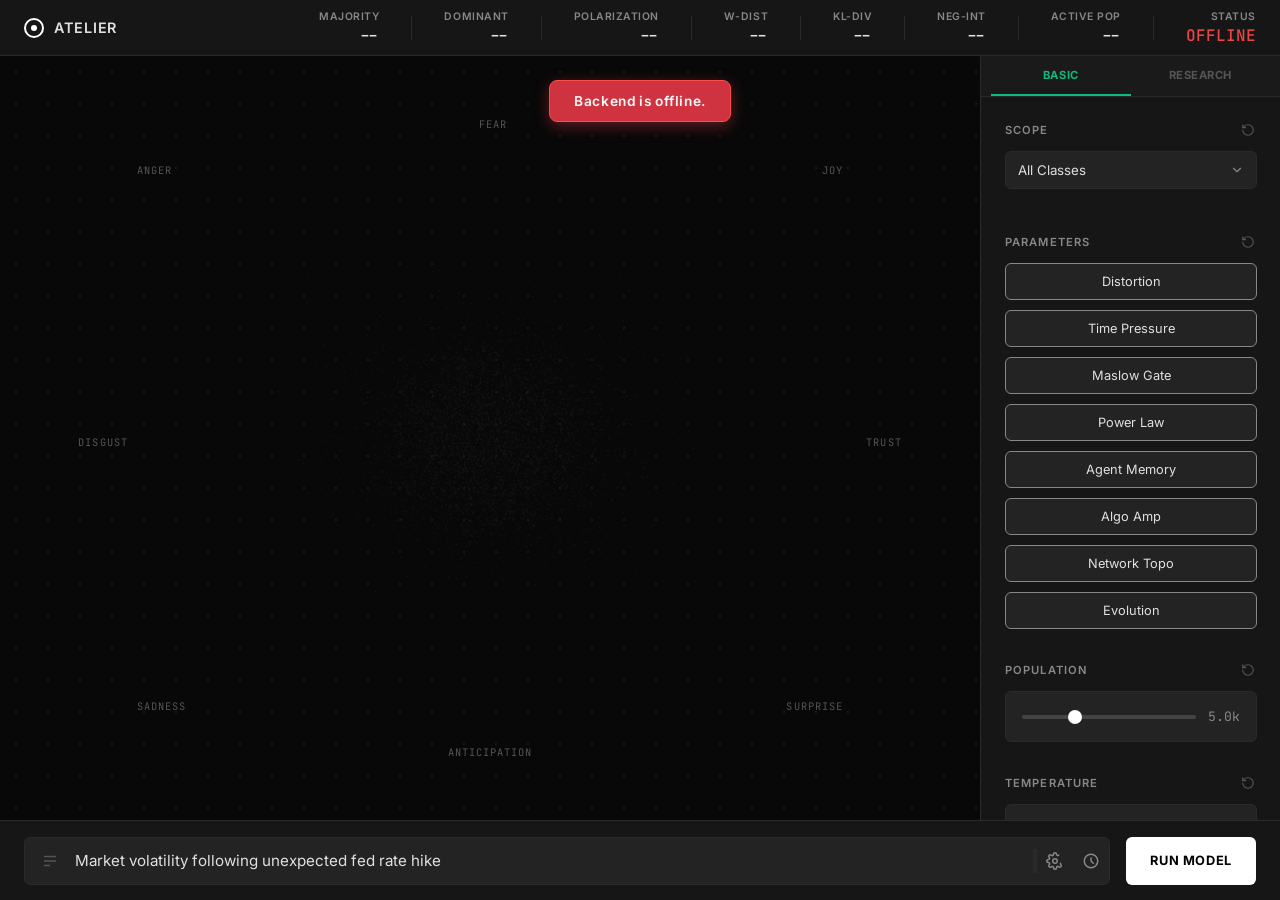
==== frontend/index.html @ 95fb7f20 "test+relevant_changes" ====
<!doctype html>
<html lang="en">
    <head>
        <meta charset="UTF-8" />
        <meta name="viewport" content="width=device-width, initial-scale=1.0" />
        <title>ATELIER</title>
        <link rel="stylesheet" href="style.css" />
        <link
            href="https://fonts.googleapis.com/css2?family=Inter:wght@400;500;600&family=JetBrains+Mono:wght@400;500&display=swap"
            rel="stylesheet"
        />
    </head>
    <body>
        <div id="toast-container" class="toast-container"></div>
        <!-- TOP TELEMETRY BAR -->
        <header class="telemetry-bar">
            <!-- LEFT: BRAND -->
            <div class="brand">
                <div class="brand-icon">
                    <div class="icon-inner"></div>
                </div>
                <span>ATELIER</span>
            </div>

            <!-- RIGHT: METRICS + GEAR -->
            <div class="telemetry-right">
                <div class="metrics-ticker">
                    <div
                        class="metric" tabindex="0"
                        data-tooltip="The raw majority emotion across the entire population, unweighted by influence."
                    >
                        <span class="label">MAJORITY</span>
                        <span class="value" id="val-majority">--</span>
                    </div>
                    <div class="separator"></div>
                    <div
                        class="metric" tabindex="0"
                        data-tooltip="The most influential emotion, weighted by agent influence and outrage contagion."
                    >
                        <span class="label">DOMINANT</span>
                        <span class="value" id="val-sentiment">--</span>
                    </div>
                    <div class="separator"></div>
                    <div
                        class="metric" tabindex="0"
                        data-tooltip="Measures societal fragmentation. High values indicate strong emotional disagreement among agents; low values indicate consensus."
                    >
                        <span class="label">POLARIZATION</span>
                        <span class="value" id="val-polarization">--</span>
                    </div>
                    <div class="separator"></div>
                    <div
                        class="metric" tabindex="0"
                        data-tooltip="Wasserstein Distance from standard AI sentiment baseline. Higher values suggest deviation from normal."
                    >
                        <span class="label">W-DIST</span>
                        <span class="value" id="val-divergence">--</span>
                    </div>
                    <div class="separator"></div>
                    <div
                        class="metric" tabindex="0"
                        data-tooltip="KL Divergence from standard AI baseline. Measures information difference."
                    >
                        <span class="label">KL-DIV</span>
                        <span class="value" id="val-kl-divergence">--</span>
                    </div>
                    <div class="separator"></div>
                    <div
                        class="metric" tabindex="0"
                        data-tooltip="Area under the curve for negative emotional valence over time (stewing)."
                    >
                        <span class="label">NEG-INT</span>
                        <span class="value" id="val-negative-integral">--</span>
                    </div>
                    <div class="separator"></div>
                    <div
                        class="metric" tabindex="0"
                        data-tooltip="Percentage of the population actively engaging with and reacting to the event."
                    >
                        <span class="label">ACTIVE POP</span>
                        <span class="value" id="val-active-pop">--</span>
                    </div>
                    <div class="separator"></div>
                    <div class="metric" tabindex="0">
                        <span class="label">STATUS</span>
                        <span class="value" id="sys-status">--</span>
                    </div>
                </div>
            </div>
        </header>

        <div class="app-body">
            <!-- EXPLAINABILITY OVERLAY -->
            <div id="explainability-panel" class="explainability-panel hidden">
                <div class="explainability-header">
                    <div class="explainability-title">REASONING TRACES</div>
                    <button id="close-explainability" class="close-btn" aria-label="Close explainability">&times;</button>
                </div>
                <div class="explainability-content">
                    <div class="explain-section">
                        <h4>WORLD MODEL REASONING</h4>
                        <p id="ex-reasoning">--</p>
                    </div>
                    <div class="explain-section">
                        <h4>COGNITIVE DRIVERS</h4>
                        <p id="ex-cognitive">--</p>
                    </div>
                    <div class="explain-section">
                        <h4>DETECTED BIASES</h4>
                        <div id="ex-biases" class="bias-tags-container">--</div>
                    </div>
                    <div class="explain-section">
                        <h4>THE SHIFT</h4>
                        <p id="ex-shift-story">--</p>
                    </div>
                    <div class="explain-section">
                        <h4>VIRAL DYNAMICS</h4>
                        <p id="ex-viral">--</p>
                    </div>
                    <div class="explain-section">
                        <h4>TUG OF WAR</h4>
                        <p id="ex-tug-of-war">--</p>
                    </div>
                    <div class="explain-section">
                        <h4>SOCIETAL STRUCTURE</h4>
                        <p id="ex-structure">--</p>
                    </div>
                    <div class="explain-section">
                        <h4>LONG-TERM IMPACT</h4>
                        <p id="ex-stewing-impact">--</p>
                    </div>
                    <div class="explain-section">
                        <h4>ENDOGENOUS EVENTS</h4>
                        <p id="ex-endogenous-events">--</p>
                    </div>
                    <div class="explain-section">
                        <h4>DEMOGRAPHICS</h4>
                        <div id="ex-demographics" class="demo-list">--</div>
                    </div>
                </div>
            </div>

            <!-- MAIN VISUALIZATION LAYER -->
            <main class="canvas-wrapper">
                <div class="grid-background"></div>

                <div class="axis-label axis-joy">JOY</div>
                <div class="axis-label axis-trust">TRUST</div>
                <div class="axis-label axis-fear">FEAR</div>
                <div class="axis-label axis-surprise">SURPRISE</div>
                <div class="axis-label axis-sadness">SADNESS</div>
                <div class="axis-label axis-disgust">DISGUST</div>
                <div class="axis-label axis-anger">ANGER</div>
                <div class="axis-label axis-anticipation">ANTICIPATION</div>

                <canvas id="agent-canvas" aria-label="Agent state visualization"></canvas>
            </main>

            <!-- RETRACTABLE SIDEBAR -->
            <aside class="sidebar" id="config-sidebar">
                <div class="sidebar-tabs">
                    <button class="tab-btn active" id="tab-basic">BASIC</button>
                    <button class="tab-btn" id="tab-researcher">
                        RESEARCH
                    </button>
                </div>
                <div class="sidebar-content" id="sidebar-basic">
                    <div class="config-section">
                        <div class="section-header">
                            <label class="section-title" tabindex="0" data-tooltip="Set the class of agents to observe.">SCOPE</label>
                            <button class="reset-section-btn" onclick="resetSection(this)" data-tooltip="Reset section" aria-label="Reset Defaults">
                                <svg width="14" height="14" viewBox="0 0 24 24" fill="none" stroke="currentColor" stroke-width="2" stroke-linecap="round" stroke-linejoin="round">
                                    <path d="M3 12a9 9 0 1 0 9-9 9.75 9.75 0 0 0-6.74 2.74L3 8"/>
                                    <path d="M3 3v5h5"/>
                                </svg>
                            </button>
                        </div>
                        <div class="select-wrapper">
                            <select id="filter-class">
                                <option value="All" selected>All Classes</option>
                                <option value="Underclass">Underclass</option>
                                <option value="Working Class">
                                    Working Class
                                </option>
                                <option value="Middle Class">
                                    Middle Class
                                </option>
                                <option value="Upper Middle">
                                    Upper Middle
                                </option>
                                <option value="Elite">Elite</option>
                            </select>
                        </div>
                    </div>

                    <div class="config-section">
                        <div class="section-header">
                            <label class="section-title" tabindex="0" data-tooltip="Toggle core simulation mechanisms.">PARAMETERS</label>
                            <button class="reset-section-btn" onclick="resetSection(this)" data-tooltip="Reset section" aria-label="Reset Defaults">
                                <svg width="14" height="14" viewBox="0 0 24 24" fill="none" stroke="currentColor" stroke-width="2" stroke-linecap="round" stroke-linejoin="round">
                                    <path d="M3 12a9 9 0 1 0 9-9 9.75 9.75 0 0 0-6.74 2.74L3 8"/>
                                    <path d="M3 3v5h5"/>
                                </svg>
                            </button>
                        </div>
                        <div class="toggle-grid">
                            <button
                                class="toggle-btn active"
                                id="tog-distortion"
                                onclick="this.classList.toggle('active')"
                                data-tooltip="Enable signal distortion (Telephone Game / Entropy)"
                            >
                                Distortion
                            </button>
                            <button
                                class="toggle-btn active"
                                id="tog-pressure"
                                onclick="this.classList.toggle('active')"
                                data-tooltip="Enable time pressure (Cognitive Tunneling / Urgency)"
                            >
                                Time Pressure
                            </button>
                            <button
                                class="toggle-btn active"
                                id="tog-maslow"
                                onclick="this.classList.toggle('active')"
                                data-tooltip="Enable Maslow gating (Survival Override / Fear Gating)"
                            >
                                Maslow Gate
                            </button>
                            <button
                                class="toggle-btn active"
                                id="tog-power-law"
                                onclick="this.classList.toggle('active')"
                                data-tooltip="Enable power law influence (Weighted Aggregation / Pareto Distribution)"
                            >
                                Power Law
                            </button>
                            <button
                                class="toggle-btn active"
                                id="tog-memory"
                                onclick="this.classList.toggle('active')"
                                data-tooltip="Enable agent memory (Fatigue and Trigger Stacking)"
                            >
                                Agent Memory
                            </button>
                            <button
                                class="toggle-btn active"
                                id="tog-algo-amp"
                                onclick="this.classList.toggle('active')"
                                data-tooltip="Enable Algorithmic Amplification (2-pass filter bubble)"
                            >
                                Algo Amp
                            </button>
                            <button
                                class="toggle-btn active"
                                id="tog-network"
                                onclick="this.classList.toggle('active')"
                                data-tooltip="Enable Network Topology (Echo Chambers & Influencers)"
                            >
                                Network Topo
                            </button>
                            <button
                                class="toggle-btn active"
                                id="tog-evolution"
                                onclick="this.classList.toggle('active')"
                                data-tooltip="Enable long-term societal evolution"
                            >
                                Evolution
                            </button>
                        </div>
                    </div>

                    <div class="config-section">
                        <div class="section-header">
                            <label class="section-title" tabindex="0" for="param-count" data-tooltip="Total number of agents simulated in the population.">POPULATION</label>
                            <button class="reset-section-btn" onclick="resetSection(this)" data-tooltip="Reset section" aria-label="Reset Defaults">
                                <svg width="14" height="14" viewBox="0 0 24 24" fill="none" stroke="currentColor" stroke-width="2" stroke-linecap="round" stroke-linejoin="round">
                                    <path d="M3 12a9 9 0 1 0 9-9 9.75 9.75 0 0 0-6.74 2.74L3 8"/>
                                    <path d="M3 3v5h5"/>
                                </svg>
                            </button>
                        </div>
                        <div class="range-wrapper">
                            <input
                                type="range"
                                id="param-count"
                                min="1000"
                                max="15000"
                                step="1000"
                                value="5000"
                            />
                            <span class="range-val" id="disp-count">5.0k</span>
                        </div>
                    </div>

                    <div class="config-section">
                        <div class="section-header">
                            <label
                            class="section-title" tabindex="0"
                            for="param-temp"
                            data-tooltip="Controls the mutation rate. Higher values increase randomness in agent personalities and beliefs, creating more outliers."
                            >TEMPERATURE</label
                        >
                            <button class="reset-section-btn" onclick="resetSection(this)" data-tooltip="Reset section" aria-label="Reset Defaults">
                                <svg width="14" height="14" viewBox="0 0 24 24" fill="none" stroke="currentColor" stroke-width="2" stroke-linecap="round" stroke-linejoin="round">
                                    <path d="M3 12a9 9 0 1 0 9-9 9.75 9.75 0 0 0-6.74 2.74L3 8"/>
                                    <path d="M3 3v5h5"/>
                                </svg>
                            </button>
                        </div>
                        <div class="range-wrapper">
                            <input
                                type="range"
                                id="param-temp"
                                min="0"
                                max="1.0"
                                step="0.1"
                                value="0.7"
                            />
                            <span class="range-val" id="disp-temp">0.7</span>
                        </div>
                    </div>

                    <div class="config-section">
                        <label class="section-title" tabindex="0" data-tooltip="Manage parallel simulation runs for comparison.">BATCH MATRIX</label>
                        <div id="batch-container" class="batch-list">
                            <!-- Run Profiles will be injected here -->
                        </div>
                        <button
                            id="btn-add-run"
                            class="action-btn-outline action-btn-add-run"
                        >
                            + ADD EXPERIMENT
                        </button>
                    </div>
                </div>

                <div class="sidebar-content hidden" id="sidebar-researcher">
                    <div class="config-section">
                        <div class="section-header">
                            <label
                            class="section-title" tabindex="0"
                            data-tooltip="Controls the sharpness of emotions. Lower values mean more pronounced dominant emotions."
                            >EMOTION TEMP</label
                        >
                            <button class="reset-section-btn" onclick="resetSection(this)" data-tooltip="Reset section" aria-label="Reset Defaults">
                                <svg width="14" height="14" viewBox="0 0 24 24" fill="none" stroke="currentColor" stroke-width="2" stroke-linecap="round" stroke-linejoin="round">
                                    <path d="M3 12a9 9 0 1 0 9-9 9.75 9.75 0 0 0-6.74 2.74L3 8"/>
                                    <path d="M3 3v5h5"/>
                                </svg>
                            </button>
                        </div>
                        <div class="range-wrapper">
                            <input
                                type="range"
                                id="param-emotion-temp"
                                min="0.01"
                                max="1.0"
                                step="0.01"
                                value="0.2"
                            />
                            <span class="range-val" id="disp-emotion-temp"
                                >0.2</span
                            >
                        </div>
                    </div>

                    <div class="config-section">
                        <div class="section-header">
                            <label
                            class="section-title" tabindex="0"
                            data-tooltip="Panic threshold. If safety falls below this, FEAR is triggered."
                            >PANIC THRESHOLD</label
                        >
                            <button class="reset-section-btn" onclick="resetSection(this)" data-tooltip="Reset section" aria-label="Reset Defaults">
                                <svg width="14" height="14" viewBox="0 0 24 24" fill="none" stroke="currentColor" stroke-width="2" stroke-linecap="round" stroke-linejoin="round">
                                    <path d="M3 12a9 9 0 1 0 9-9 9.75 9.75 0 0 0-6.74 2.74L3 8"/>
                                    <path d="M3 3v5h5"/>
                                </svg>
                            </button>
                        </div>
                        <div class="range-wrapper">
                            <input
                                type="range"
                                id="param-panic-thresh"
                                min="-3.0"
                                max="0.0"
                                step="0.1"
                                value="-1.2"
                            />
                            <span class="range-val" id="disp-panic-thresh"
                                >-1.2</span
                            >
                        </div>
                    </div>

                    <div class="config-section">
                        <div class="section-header">
                            <label class="section-title" tabindex="0" data-tooltip="Parameters governing how agents perceive and process information.">COGNITIVE ENGINE</label>
                            <button class="reset-section-btn" onclick="resetSection(this)" data-tooltip="Reset section" aria-label="Reset Defaults">
                                <svg width="14" height="14" viewBox="0 0 24 24" fill="none" stroke="currentColor" stroke-width="2" stroke-linecap="round" stroke-linejoin="round">
                                    <path d="M3 12a9 9 0 1 0 9-9 9.75 9.75 0 0 0-6.74 2.74L3 8"/>
                                    <path d="M3 3v5h5"/>
                                </svg>
                            </button>
                        </div>
                        <div class="sidebar-grid">
                            <div class="sidebar-field">
                                <label data-tooltip="Interaction strength between different world dimensions.">Cross Dim</label
                                ><input
                                    type="number"
                                    id="res-cross-dim"
                                    step="0.1"
                                    value="0.3"
                                    class="sidebar-input"
                                />
                            </div>
                            <div class="sidebar-field">
                                <label data-tooltip="Threat sensitivity multiplier for perception.">Threat Sens</label
                                ><input
                                    type="number"
                                    id="res-threat-sens"
                                    step="0.1"
                                    value="1.5"
                                    class="sidebar-input"
                                />
                            </div>
                        </div>
                        <div class="sidebar-grid">
                            <div class="sidebar-field">
                                <label data-tooltip="Processing speed/gain factor in processing functions.">K Process</label
                                ><input
                                    type="number"
                                    id="res-k-process"
                                    step="0.1"
                                    value="1.5"
                                    class="sidebar-input"
                                />
                            </div>
                            <div class="sidebar-field">
                                <label data-tooltip="Weight of importance in relevance calculation.">Rel Imp Wt</label
                                ><input
                                    type="number"
                                    id="res-rel-imp"
                                    step="0.1"
                                    value="0.7"
                                    class="sidebar-input"
                                />
                            </div>
                        </div>
                        <div class="sidebar-grid">
                            <div class="sidebar-field">
                                <label data-tooltip="Base weight in relevance calculation.">Rel Base Wt</label
                                ><input
                                    type="number"
                                    id="res-rel-base"
                                    step="0.1"
                                    value="0.3"
                                    class="sidebar-input"
                                />
                            </div>
                            <div class="sidebar-field">
                                <label data-tooltip="Amplification factor for identified threats.">Threat Amp</label
                                ><input
                                    type="number"
                                    id="res-threat-amp"
                                    step="0.1"
                                    value="1.5"
                                    class="sidebar-input"
                                />
                            </div>
                        </div>
                    </div>
                    <div class="config-section">
                        <div class="section-header">
                            <label class="section-title" tabindex="0" data-tooltip="How psychological traits react under high urgency/stress.">STRESS MULTIPLIERS</label>
                            <button class="reset-section-btn" onclick="resetSection(this)" data-tooltip="Reset section" aria-label="Reset Defaults">
                                <svg width="14" height="14" viewBox="0 0 24 24" fill="none" stroke="currentColor" stroke-width="2" stroke-linecap="round" stroke-linejoin="round">
                                    <path d="M3 12a9 9 0 1 0 9-9 9.75 9.75 0 0 0-6.74 2.74L3 8"/>
                                    <path d="M3 3v5h5"/>
                                </svg>
                            </button>
                        </div>
                        <div class="sidebar-grid">
                            <div class="sidebar-field">
                                <label data-tooltip="Amplification of neuroticism under stress.">Neur Amp</label
                                ><input
                                    type="number"
                                    id="res-stress-neur"
                                    step="0.1"
                                    value="1.5"
                                    class="sidebar-input"
                                />
                            </div>
                            <div class="sidebar-field">
                                <label data-tooltip="Reduction of openness under stress.">Open Red</label
                                ><input
                                    type="number"
                                    id="res-stress-open"
                                    step="0.1"
                                    value="0.5"
                                    class="sidebar-input"
                                />
                            </div>
                        </div>
                        <div class="sidebar-grid">
                            <div class="sidebar-field">
                                <label data-tooltip="Boost to extraversion under stress.">Ext Boost</label
                                ><input
                                    type="number"
                                    id="res-stress-ext"
                                    step="0.1"
                                    value="0.7"
                                    class="sidebar-input"
                                />
                            </div>
                        </div>
                    </div>
                    <div class="config-section">
                        <div class="section-header">
                            <label class="section-title" tabindex="0" data-tooltip="Parameters controlling the spread of emotion through the network.">PHYSICS ENGINE</label>
                            <button class="reset-section-btn" onclick="resetSection(this)" data-tooltip="Reset section" aria-label="Reset Defaults">
                                <svg width="14" height="14" viewBox="0 0 24 24" fill="none" stroke="currentColor" stroke-width="2" stroke-linecap="round" stroke-linejoin="round">
                                    <path d="M3 12a9 9 0 1 0 9-9 9.75 9.75 0 0 0-6.74 2.74L3 8"/>
                                    <path d="M3 3v5h5"/>
                                </svg>
                            </button>
                        </div>
                        <div class="sidebar-grid">
                            <div class="sidebar-field">
                                <label data-tooltip="Multiplier for outrage propagation.">Outrage Gain</label
                                ><input
                                    type="number"
                                    id="res-outrage"
                                    step="0.1"
                                    value="5.0"
                                    class="sidebar-input"
                                />
                            </div>
                            <div class="sidebar-field">
                                <label data-tooltip="Maximum viral multiplier for information spread.">Viral Mult</label
                                ><input
                                    type="number"
                                    id="res-viral"
                                    step="0.1"
                                    value="10.0"
                                    class="sidebar-input"
                                />
                            </div>
                        </div>
                        <div class="sidebar-grid">
                            <div class="sidebar-field">
                                <label data-tooltip="Midpoint for saturation curve in social influence.">Saturation</label
                                ><input
                                    type="number"
                                    id="res-sat"
                                    step="0.1"
                                    value="0.5"
                                    class="sidebar-input"
                                />
                            </div>
                        </div>
                    </div>
                    <div class="config-section">
                        <div class="section-header">
                            <label class="section-title" tabindex="0" data-tooltip="Parameters for multi-tick temporal loop.">TIME-SERIES STEWING</label>
                            <button class="reset-section-btn" onclick="resetSection(this)" data-tooltip="Reset section" aria-label="Reset Defaults">
                                <svg width="14" height="14" viewBox="0 0 24 24" fill="none" stroke="currentColor" stroke-width="2" stroke-linecap="round" stroke-linejoin="round">
                                    <path d="M3 12a9 9 0 1 0 9-9 9.75 9.75 0 0 0-6.74 2.74L3 8"/>
                                    <path d="M3 3v5h5"/>
                                </svg>
                            </button>
                        </div>
                        <div class="sidebar-grid">
                            <div class="sidebar-field">
                                <label data-tooltip="Number of discrete ticks to simulate.">Ticks</label>
                                <input type="number" id="res-stew-ticks" step="1" value="5" class="sidebar-input" />
                            </div>
                            <div class="sidebar-field">
                                <label data-tooltip="Agent's self-retention weight.">Self Ret.</label>
                                <input type="number" id="res-stew-self" step="0.1" value="0.6" class="sidebar-input" />
                            </div>
                        </div>
                        <div class="sidebar-grid">
                            <div class="sidebar-field">
                                <label data-tooltip="Agent's local echo chamber influence.">Local Infl.</label>
                                <input type="number" id="res-stew-local" step="0.1" value="0.3" class="sidebar-input" />
                            </div>
                            <div class="sidebar-field">
                                <label data-tooltip="Viral contagion influence.">Viral Infl.</label>
                                <input type="number" id="res-stew-viral" step="0.1" value="0.1" class="sidebar-input" />
                            </div>
                        </div>
                    </div>
                    <div class="config-section">
                        <div class="section-header">
                            <label class="section-title" tabindex="0" data-tooltip="Agent memory parameters for fatigue and trauma.">AGENT MEMORY</label>
                            <button class="reset-section-btn" onclick="resetSection(this)" data-tooltip="Reset section" aria-label="Reset Defaults">
                                <svg width="14" height="14" viewBox="0 0 24 24" fill="none" stroke="currentColor" stroke-width="2" stroke-linecap="round" stroke-linejoin="round">
                                    <path d="M3 12a9 9 0 1 0 9-9 9.75 9.75 0 0 0-6.74 2.74L3 8"/>
                                    <path d="M3 3v5h5"/>
                                </svg>
                            </button>
                        </div>
                        <div class="sidebar-grid">
                            <div class="sidebar-field">
                                <label data-tooltip="How much memory is retained (0 to 1).">Decay Rate</label
                                ><input
                                    type="number"
                                    id="res-mem-decay"
                                    step="0.1"
                                    value="0.7"
                                    class="sidebar-input"
                                />
                            </div>
                            <div class="sidebar-field">
                                <label data-tooltip="How much past identical events suppress reaction.">Desensitize</label
                                ><input
                                    type="number"
                                    id="res-mem-desens"
                                    step="0.1"
                                    value="0.5"
                                    class="sidebar-input"
                                />
                            </div>
                        </div>
                        <div class="sidebar-grid">
                            <div class="sidebar-field">
                                <label data-tooltip="How much past stress amplifies new threats.">Trigger Stack</label
                                ><input
                                    type="number"
                                    id="res-mem-trigger"
                                    step="0.1"
                                    value="1.2"
                                    class="sidebar-input"
                                />
                            </div>
                        </div>
                    </div>
                    <div class="config-section">
                        <div class="section-header">
                            <label class="section-title" tabindex="0" data-tooltip="Algorithmic filtering and amplification parameters.">ALGORITHMIC FILTER BUBBLE</label>
                            <button class="reset-section-btn" onclick="resetSection(this)" data-tooltip="Reset section" aria-label="Reset Defaults">
                                <svg width="14" height="14" viewBox="0 0 24 24" fill="none" stroke="currentColor" stroke-width="2" stroke-linecap="round" stroke-linejoin="round">
                                    <path d="M3 12a9 9 0 1 0 9-9 9.75 9.75 0 0 0-6.74 2.74L3 8"/>
                                    <path d="M3 3v5h5"/>
                                </svg>
                            </button>
                        </div>
                        <div class="sidebar-grid">
                            <div class="sidebar-field">
                                <label data-tooltip="Fraction of population used for initial A/B test.">Sample Size</label
                                ><input
                                    type="number"
                                    id="res-algo-sample"
                                    step="0.05"
                                    value="0.1"
                                    class="sidebar-input"
                                />
                            </div>
                            <div class="sidebar-field">
                                <label data-tooltip="How much to amplify the dimensions that cause highest engagement.">Exaggeration</label
                                ><input
                                    type="number"
                                    id="res-algo-exagg"
                                    step="0.1"
                                    value="1.5"
                                    class="sidebar-input"
                                />
                            </div>
                        </div>
                    </div>
                    <div class="config-section">
                        <div class="section-header">
                            <label class="section-title" tabindex="0" data-tooltip="Settings for noise and information loss."
                            >DISTORTION & ENTROPY</label
                        >
                            <button class="reset-section-btn" onclick="resetSection(this)" data-tooltip="Reset section" aria-label="Reset Defaults">
                                <svg width="14" height="14" viewBox="0 0 24 24" fill="none" stroke="currentColor" stroke-width="2" stroke-linecap="round" stroke-linejoin="round">
                                    <path d="M3 12a9 9 0 1 0 9-9 9.75 9.75 0 0 0-6.74 2.74L3 8"/>
                                    <path d="M3 3v5h5"/>
                                </svg>
                            </button>
                        </div>
                        <div class="sidebar-grid">
                            <div class="sidebar-field">
                                <label data-tooltip="Maximum noise added during signal distortion.">Max Noise</label
                                ><input
                                    type="number"
                                    id="res-dist-max"
                                    step="0.1"
                                    value="0.4"
                                    class="sidebar-input"
                                />
                            </div>
                            <div class="sidebar-field">
                                <label data-tooltip="Additional distortion noise based on neuroticism.">Neur Gain</label
                                ><input
                                    type="number"
                                    id="res-dist-neur"
                                    step="0.1"
                                    value="0.6"
                                    class="sidebar-input"
                                />
                            </div>
                        </div>
                    </div>
                    <div class="config-section">
                        <div class="section-header">
                            <label class="section-title" tabindex="0" data-tooltip="Settings for the long-term societal evolution loop.">EVOLUTION</label>
                            <button class="reset-section-btn" onclick="resetSection(this)" data-tooltip="Reset section" aria-label="Reset Defaults">
                                <svg width="14" height="14" viewBox="0 0 24 24" fill="none" stroke="currentColor" stroke-width="2" stroke-linecap="round" stroke-linejoin="round">
                                    <path d="M3 12a9 9 0 1 0 9-9 9.75 9.75 0 0 0-6.74 2.74L3 8"/>
                                    <path d="M3 3v5h5"/>
                                </svg>
                            </button>
                        </div>
                        <div class="sidebar-grid">
                            <div class="sidebar-field">
                                <label data-tooltip="Number of evolution cycles to run.">Generations</label
                                ><input
                                    type="number"
                                    id="res-evo-gen"
                                    step="1"
                                    value="10"
                                    class="sidebar-input"
                                />
                            </div>
                            <div class="sidebar-field">
                                <label data-tooltip="Fraction of wealth/influence inherited by the next generation.">Inherit Frac</label
                                ><input
                                    type="number"
                                    id="res-evo-inh"
                                    step="0.1"
                                    value="0.7"
                                    class="sidebar-input"
                                />
                            </div>
                        </div>
                        <div class="sidebar-grid">
                            <div class="sidebar-field">
                                <label data-tooltip="Frequency of random societal shocks.">Shock Freq</label
                                ><input
                                    type="number"
                                    id="res-evo-shock-freq"
                                    step="0.1"
                                    value="0.1"
                                    class="sidebar-input"
                                />
                            </div>
                            <div class="sidebar-field">
                                <label data-tooltip="Magnitude of random societal shocks.">Shock Mag</label
                                ><input
                                    type="number"
                                    id="res-evo-shock-mag"
                                    step="0.1"
                                    value="0.2"
                                    class="sidebar-input"
                                />
                            </div>
                        </div>
                    </div>
                </div>
            </aside>

            <!-- RUN FILMSTRIP (Only shows after multi-run) -->
            <div id="run-filmstrip" class="run-filmstrip hidden">
                <!-- Mini result cards -->
            </div>
        </div>

        <!-- BOTTOM INPUT BAR -->
        <footer class="input-bar">
            <div class="input-container">
                <div class="input-icon">
                    <svg
                        width="18"
                        height="18"
                        viewBox="0 0 24 24"
                        fill="none"
                        stroke="currentColor"
                        stroke-width="2"
                    >
                        <path d="M4 6h16M4 12h16M4 18h8" />
                    </svg>
                </div>
                <input
                    type="text"
                    id="news-input"
                    aria-label="News Headline Input"
                    placeholder="Market volatility following unexpected fed rate hike"
                    autocomplete="off"
                    value="Market volatility following unexpected fed rate hike"
                />
                <div class="separator"></div>
                <div class="separator"></div>
                <div class="separator"></div>
                <div class="separator"></div>
                <button
                    id="settings-btn"
                    class="icon-btn settings-trigger"
                    aria-label="Configure Model"
                    title="Configure Model"
                >
                    <svg
                        width="18"
                        height="18"
                        viewBox="0 0 24 24"
                        fill="none"
                        stroke="currentColor"
                        stroke-width="2"
                        stroke-linecap="round"
                        stroke-linejoin="round"
                    >
                        <circle cx="12" cy="12" r="3"></circle>
                        <path
                            d="M19.4 15a1.65 1.65 0 0 0 .33 1.82l.06.06a2 2 0 0 1 0 2.83 2 2 0 0 1-2.83 0l-.06-.06a1.65 1.65 0 0 0-1.82-.33 1.65 1.65 0 0 0-1 1.51V21a2 2 0 0 1-2 2 2 2 0 0 1-2-2v-.09A1.65 1.65 0 0 0 9 19.4a1.65 1.65 0 0 0-1.82.33l-.06.06a2 2 0 0 1-2.83 0 2 2 0 0 1 0-2.83l.06-.06a1.65 1.65 0 0 0 .33-1.82 1.65 1.65 0 0 0-1.51-1H3a2 2 0 0 1-2-2 2 2 0 0 1 2-2h.09A1.65 1.65 0 0 0 4.6 9a1.65 1.65 0 0 0-.33-1.82l-.06-.06a2 2 0 0 1 0-2.83 2 2 0 0 1 2.83 0l.06.06a1.65 1.65 0 0 0 1.82.33H9a1.65 1.65 0 0 0 1-1.51V3a2 2 0 0 1 2-2 2 2 0 0 1 2 2v.09a1.65 1.65 0 0 0 1 1.51 1.65 1.65 0 0 0 1.82-.33l.06-.06a2 2.83 0 2 2 0 0 1 0 2.83l-.06.06a1.65 1.65 0 0 0-.33 1.82V9a1.65 1.65 0 0 0 1.51 1H21a2 2 0 0 1 2 2 2 2 0 0 1-2 2h-.09a1.65 1.65 0 0 0-1.51 1z"
                        ></path>
                    </svg>
                </button>
                <button
                    id="history-btn"
                    class="icon-btn settings-trigger"
                    aria-label="Simulation History"
                    title="Simulation History"
                >
                    <svg
                        width="18"
                        height="18"
                        viewBox="0 0 24 24"
                        fill="none"
                        stroke="currentColor"
                        stroke-width="2"
                        stroke-linecap="round"
                        stroke-linejoin="round"
                    >
                        <path
                            d="M12 8v4l3 3m6-3a9 9 0 11-18 0 9 9 0 0118 0z"
                        ></path>
                    </svg>
                </button>
                <button
                    id="filmstrip-toggle-btn"
                    class="icon-btn settings-trigger hidden"
                    aria-label="Toggle Filmstrip"
                    title="Toggle Filmstrip"
                >
                    <svg
                        width="18"
                        height="18"
                        viewBox="0 0 24 24"
                        fill="none"
                        stroke="currentColor"
                        stroke-width="2"
                        stroke-linecap="round"
                        stroke-linejoin="round"
                    >
                        <rect
                            x="2"
                            y="2"
                            width="20"
                            height="20"
                            rx="2.18"
                            ry="2.18"
                        ></rect>
                        <line x1="7" y1="2" x2="7" y2="22"></line>
                        <line x1="17" y1="2" x2="17" y2="22"></line>
                        <line x1="2" y1="12" x2="22" y2="12"></line>
                    </svg>
                </button>
            </div>

            <div class="action-group">
                <button id="btn-explain" class="run-btn hidden" style="background: rgba(16, 185, 129, 0.2); border-color: #10b981; color: #10b981; margin-right: 10px;">EXPLAIN</button>
                <button id="btn-run" class="run-btn">RUN MODEL</button>
            </div>
        </footer>

        <!-- HOVER TOOLTIP -->
        <div id="tooltip" class="agent-card">
            <div class="card-header">
                <span class="agent-id">ID: <span id="tt-id">--</span></span>
                <span class="agent-class" id="tt-class">--</span>
            </div>
            <div class="card-body">
                <div class="data-row">
                    <span>Influence</span>
                    <span id="tt-influence" class="mono">--</span>
                </div>
                <div class="data-row highlight">
                    <span>State</span> <span id="tt-state">--</span>
                </div>
            </div>
        </div>

        <!-- INTERACTIVE AGENT DOSSIER -->
        <div id="dossier-card" class="dossier-card hidden">
            <div class="dossier-header">
                <div class="dossier-id-badge">
                    AGENT <span id="ds-id">0000</span>
                </div>
                <button id="ds-close" class="close-btn" aria-label="Close dossier">&times;</button>
            </div>

            <div class="dossier-tabs">
                <button class="tab-btn active" id="tab-agent">
                    INDIVIDUAL
                </button>
                <button class="tab-btn" id="tab-cluster">
                    CLUSTER AGGREGATE
                </button>
            </div>

            <div class="dossier-main">
                <!-- INDIVIDUAL VIEW -->
                <div id="view-agent">
                    <div class="dossier-info info-grid-1col">                        <div class="info-group">
                            <label>CLASS</label>
                            <div id="ds-class" class="info-value">--</div>
                        </div>
                    </div>

                    <div class="dossier-personality">
                        <label class="section-label"
                            >PSYCHOMETRIC PROFILE (BIG 5)</label
                        >
                        <div class="traits-container">
                            <div class="trait-row">
                                <div class="trait-header">
                                    <span class="trait-name">Openness</span>
                                    <span id="val-openness" class="trait-val"
                                        >0%</span
                                    >
                                </div>
                                <div class="trait-bar-bg">
                                    <div
                                        id="bar-openness"
                                        class="trait-bar"
                                    ></div>
                                </div>
                            </div>
                            <div class="trait-row">
                                <div class="trait-header">
                                    <span class="trait-name"
                                        >Conscientiousness</span
                                    >
                                    <span
                                        id="val-conscientiousness"
                                        class="trait-val"
                                        >0%</span
                                    >
                                </div>
                                <div class="trait-bar-bg">
                                    <div
                                        id="bar-conscientiousness"
                                        class="trait-bar"
                                    ></div>
                                </div>
                            </div>
                            <div class="trait-row">
                                <div class="trait-header">
                                    <span class="trait-name">Extraversion</span>
                                    <span
                                        id="val-extraversion"
                                        class="trait-val"
                                        >0%</span
                                    >
                                </div>
                                <div class="trait-bar-bg">
                                    <div
                                        id="bar-extraversion"
                                        class="trait-bar"
                                    ></div>
                                </div>
                            </div>
                            <div class="trait-row">
                                <div class="trait-header">
                                    <span class="trait-name"
                                        >Agreeableness</span
                                    >
                                    <span
                                        id="val-agreeableness"
                                        class="trait-val"
                                        >0%</span
                                    >
                                </div>
                                <div class="trait-bar-bg">
                                    <div
                                        id="bar-agreeableness"
                                        class="trait-bar"
                                    ></div>
                                </div>
                            </div>
                            <div class="trait-row">
                                <div class="trait-header">
                                    <span class="trait-name">Neuroticism</span>
                                    <span id="val-neuroticism" class="trait-val"
                                        >0%</span
                                    >
                                </div>
                                <div class="trait-bar-bg">
                                    <div
                                        id="bar-neuroticism"
                                        class="trait-bar"
                                    ></div>
                                </div>
                            </div>
                        </div>
                    </div>
                </div>

                <!-- CLUSTER VIEW -->
                <div id="view-cluster" class="hidden">
                    <div class="dossier-personality">
                        <label class="section-label"
                            >MEAN PERSONALITY (<span id="ds-cluster-name"
                                >--</span
                            >)</label
                        >
                        <div class="traits-container">
                            <div class="trait-row">
                                <div class="trait-header">
                                    <span class="trait-name">Openness</span>
                                    <span id="c-val-openness" class="trait-val"
                                        >0%</span
                                    >
                                </div>
                                <div class="trait-bar-bg">
                                    <div
                                        id="c-bar-openness"
                                        class="trait-bar trait-bar-blue"
                                    ></div>
                                </div>
                            </div>
                            <div class="trait-row">
                                <div class="trait-header">
                                    <span class="trait-name"
                                        >Conscientiousness</span
                                    >
                                    <span
                                        id="c-val-conscientiousness"
                                        class="trait-val"
                                        >0%</span
                                    >
                                </div>
                                <div class="trait-bar-bg">
                                    <div
                                        id="c-bar-conscientiousness"
                                        class="trait-bar trait-bar-blue"
                                    ></div>
                                </div>
                            </div>
                            <div class="trait-row">
                                <div class="trait-header">
                                    <span class="trait-name">Extraversion</span>
                                    <span
                                        id="c-val-extraversion"
                                        class="trait-val"
                                        >0%</span
                                    >
                                </div>
                                <div class="trait-bar-bg">
                                    <div
                                        id="c-bar-extraversion"
                                        class="trait-bar trait-bar-blue"
                                    ></div>
                                </div>
                            </div>
                            <div class="trait-row">
                                <div class="trait-header">
                                    <span class="trait-name"
                                        >Agreeableness</span
                                    >
                                    <span
                                        id="c-val-agreeableness"
                                        class="trait-val"
                                        >0%</span
                                    >
                                </div>
                                <div class="trait-bar-bg">
                                    <div
                                        id="c-bar-agreeableness"
                                        class="trait-bar trait-bar-blue"
                                    ></div>
                                </div>
                            </div>
                            <div class="trait-row">
                                <div class="trait-header">
                                    <span class="trait-name">Neuroticism</span>
                                    <span
                                        id="c-val-neuroticism"
                                        class="trait-val"
                                        >0%</span
                                    >
                                </div>
                                <div class="trait-bar-bg">
                                    <div
                                        id="c-bar-neuroticism"
                                        class="trait-bar trait-bar-blue"
                                    ></div>
                                </div>
                            </div>
                        </div>
                    </div>

                    <div class="dist-container">
                        <div class="dist-group">
                            <label class="section-label margin-y-12">CLUSTER METRICS</label>
                            <div class="dossier-info info-grid-1col" style="gap: 8px;">
                                <div class="info-group" style="display: flex; justify-content: space-between; align-items: center;">
                                    <label style="margin-bottom: 0;" data-tooltip="Global Silhouette Score">Global Silhouette</label>
                                    <div id="c-val-silhouette" class="info-value" style="font-family: var(--font-mono);">--</div>
                                </div>
                                <div class="info-group" style="display: flex; justify-content: space-between; align-items: center;">
                                    <label style="margin-bottom: 0;" data-tooltip="Global Davies-Bouldin Index">Global DB Index</label>
                                    <div id="c-val-davies-bouldin" class="info-value" style="font-family: var(--font-mono);">--</div>
                                </div>
                                <div class="info-group" style="display: flex; justify-content: space-between; align-items: center;">
                                    <label style="margin-bottom: 0;" data-tooltip="Specific to this cluster. Measures cohesion.">Cluster Silhouette</label>
                                    <div id="c-val-cluster-silhouette" class="info-value" style="font-family: var(--font-mono);">--</div>
                                </div>
                                <div class="info-group" style="display: flex; justify-content: space-between; align-items: center;">
                                    <label style="margin-bottom: 0;" data-tooltip="Specific to this cluster. Measures separation.">Cluster DB Index</label>
                                    <div id="c-val-cluster-davies-bouldin" class="info-value" style="font-family: var(--font-mono);">--</div>
                                </div>
                            </div>
                        </div>
                    </div>

                    <div class="dist-container">
                        <div class="dist-group">
                            <label
                                class="section-label margin-y-12"
                                >CLASS DISTRIBUTION</label
                            >
                            <div id="ds-cluster-classes">
                                <!-- Dynamic -->
                            </div>
                        </div>
                    </div>
                </div>
            </div>
        </div>

        <!-- SESSION HISTORY PANEL -->
        <div id="history-panel" class="history-panel hidden">
            <div class="history-header">
                <div class="history-title">SESSION HISTORY</div>
                <div class="history-actions">
                    <input
                        type="file"
                        id="load-history-input"
                        accept=".json"
                        class="hidden"
                    />
                    <button
                        id="load-history-btn"
                        class="icon-btn-small"
                        aria-label="Load History JSON"
                        title="Load History JSON"
                    >
                        <svg
                            width="14"
                            height="14"
                            viewBox="0 0 24 24"
                            fill="none"
                            stroke="currentColor"
                            stroke-width="2"
                        >
                            <path
                                d="M21 15v4a2 2 0 0 1-2 2H5a2 2 0 0 1-2-2v-4m4-10l5-5 5 5m-5-5v12"
                            />
                        </svg>
                    </button>
                    <button
                        id="download-all-btn"
                        class="icon-btn-small"
                        aria-label="Download Session Data"
                        title="Download Session Data"
                    >
                        <svg
                            width="14"
                            height="14"
                            viewBox="0 0 24 24"
                            fill="none"
                            stroke="currentColor"
                            stroke-width="2"
                        >
                            <path
                                d="M21 15v4a2 2 0 0 1-2 2H5a2 2 0 0 1-2-2v-4m4-5l5 5 5-5m-5 5V3"
                            />
                        </svg>
                    </button>
                    <button id="close-history" class="close-btn" aria-label="Close history">
                        &times;
                    </button>
                </div>
            </div>
            <div class="history-graph-container" id="history-graph">
                <!-- Dynamically generated graph nodes -->
                <div class="empty-history-msg">
                    No simulations recorded in this session.
                </div>
            </div>
        </div>

        <script src="script.js"></script>
    </body>
</html>
---- frontend/style.css ----
/* --- START OF CORRECTED FILE --- */

:root {
    /* DARK MODE PALETTE - Nexus Core Theme */
    --bg-app: #0d0d0d;
    --bg-panel: #161616;
    --bg-input: #232323;

    --border: #2a2a2a;
    --border-highlight: #3a3a3a;

    --text-primary: #e0e0e0;
    --text-secondary: #888888;
    --text-muted: #555555;

    --primary: #ffffff;
    --accent: #10b981;
    --accent-dim: rgba(16, 185, 129, 0.1);

    /* [FIX] Extracted hardcoded hexes into the design system */
    --danger: #ef4444;
    --info: #60a5fa;

    --font-ui: "Inter", sans-serif;
    --font-mono: "JetBrains Mono", monospace;
}

* {
    box-sizing: border-box;
    margin: 0;
    padding: 0;
    /* [FIX] Removed global outline: none; which broke keyboard navigation */
}

button,
input,
select,
textarea {
    font-family: inherit;
}

/* [FIX] Added explicit accessibility focus ring for keyboard users */
:focus-visible {
    outline: 2px solid var(--accent);
    outline-offset: 2px;
}

/* Specifically remove outline for mouse users but keep for keyboard */
:focus:not(:focus-visible) {
    outline: none;
}

body {
    background-color: var(--bg-app);
    color: var(--text-primary);
    font-family: var(--font-ui);
    font-size: 13px;
    /* [FIX] Fallback for older browsers, 100dvh for modern mobile browsers */
    height: 100vh;
    height: 100dvh;
    display: flex;
    flex-direction: column;
    overflow: hidden;
}

/* --- TELEMETRY BAR (TOP) --- */
.telemetry-bar {
    height: 56px;
    background: var(--bg-panel);
    border-bottom: 1px solid var(--border);
    display: flex;
    align-items: center;
    padding: 0 24px;
    flex-shrink: 0;
    justify-content: space-between;
    z-index: 50;
}

.brand {
    display: flex;
    align-items: center;
    gap: 10px;
    font-family: var(--font-ui);
    font-weight: 600;
    letter-spacing: 0.05em;
    font-size: 0.9rem;
}

.brand-icon {
    width: 20px;
    height: 20px;
    border: 2px solid white;
    border-radius: 50%;
    display: flex;
    align-items: center;
    justify-content: center;
}

.icon-inner {
    width: 6px;
    height: 6px;
    background: white;
    border-radius: 50%;
}

.brand-muted {
    color: var(--text-muted);
    font-weight: 400;
}

/* RIGHT SIDE GROUP (Metrics + Gear) */
.telemetry-right {
    display: flex;
    align-items: center;
    gap: 32px;
}

.metrics-ticker {
    display: flex;
    align-items: center;
    gap: 32px;
}

.metric {
    display: flex;
    flex-direction: column;
    align-items: flex-end;
}

.metric .label {
    color: var(--text-secondary);
    font-size: 0.65rem;
    font-weight: 600;
    letter-spacing: 0.05em;
    margin-bottom: 2px;
}

.metric .value {
    font-family: var(--font-mono);
    font-weight: 500;
    color: var(--text-primary);
    font-size: 1rem;
}

.separator {
    width: 1px;
    height: 24px;
    background: var(--border);
}

/* SETTINGS GEAR BTN */
.settings-trigger {
    color: var(--text-secondary);
    background: transparent;
    border: 1px solid var(--border);
    width: 36px;
    height: 36px;
    display: flex;
    align-items: center;
    justify-content: center;
    border-radius: 6px;
    cursor: pointer;
    /* [FIX] Removed transition: all */
    transition:
        color 0.2s ease,
        border-color 0.2s ease,
        background-color 0.2s ease;
}

.settings-trigger:hover {
    color: var(--text-primary);
    border-color: var(--text-secondary);
    background: var(--bg-input);
}

/* --- APP LAYOUT --- */
.app-body {
    display: flex;
    flex: 1;
    overflow: hidden;
    position: relative;
}

.canvas-wrapper {
    flex: 1;
    position: relative;
    background-color: #080808;
    overflow: hidden;
}

.grid-background {
    position: absolute;
    inset: 0;
    background-image: radial-gradient(#2a2a2a 1px, transparent 1px);
    background-size: 32px 32px;
    opacity: 0.5;
    pointer-events: none;
}

canvas {
    display: block;
    width: 100%;
    height: 100%;
}

/* Axis Labels */
.axis-label {
    position: absolute;
    color: var(--text-muted);
    font-size: 0.65rem;
    font-family: var(--font-mono);
    letter-spacing: 0.1em;
    text-transform: uppercase;
    pointer-events: none;
    z-index: 10;
    white-space: nowrap;
}

/* Arranged in a circle around the canvas center */
.axis-joy {
    top: 14%;
    right: 14%;
}
.axis-trust {
    top: 50%;
    right: 8%;
    transform: translateY(-20%);
}
.axis-surprise {
    bottom: 14%;
    right: 14%;
}
.axis-anticipation {
    bottom: 8%;
    left: 50%;
    transform: translateX(-50%);
}
.axis-sadness {
    bottom: 14%;
    left: 14%;
}
.axis-disgust {
    top: 50%;
    left: 8%;
    transform: translateY(-20%);
}
.axis-anger {
    top: 14%;
    left: 14%;
}
.axis-fear {
    top: 8%;
    left: 50%;
    transform: translateX(-40%);
}

/* --- SIDEBAR --- */
.sidebar {
    width: 300px;
    background: var(--bg-panel);
    border-left: 1px solid var(--border);
    display: flex;
    flex-direction: column;
    /* [FIX] Changed z-index from 15 to 30 to prevent tooltip clipping behind input-bar */
    z-index: 30;
    position: relative;
    overflow-y: auto;
    overflow-x: hidden;
    /* [FIX] Removed transition: all */
    transition:
        width 0.3s cubic-bezier(0.16, 1, 0.3, 1),
        opacity 0.3s ease,
        transform 0.3s ease;

    /* [FIX] Added Firefox Scrollbar Support */
    scrollbar-width: thin;
    scrollbar-color: var(--border) var(--bg-panel);
}

.sidebar::-webkit-scrollbar {
    width: 6px;
}
.sidebar::-webkit-scrollbar-track {
    background: var(--bg-panel);
}
.sidebar::-webkit-scrollbar-thumb {
    background: var(--border);
    border-radius: 3px;
}
.sidebar::-webkit-scrollbar-thumb:hover {
    background: var(--text-secondary);
}

/* Hide Spin Buttons on Number Inputs */
input[type="number"]::-webkit-inner-spin-button,
input[type="number"]::-webkit-outer-spin-button {
    -webkit-appearance: none;
    margin: 0;
}
input[type="number"] {
    appearance: textfield;
    -moz-appearance: textfield;
}

.sidebar.retracted {
    width: 0;
    border-left: none;
    opacity: 0;
    /* [FIX] Ensures focus is removed when sidebar is retracted */
    visibility: hidden;
}

.sidebar-content {
    padding: 24px;
    display: flex;
    flex-direction: column;
    gap: 32px;
    min-width: 300px;
}

.section-title {
    color: var(--text-secondary);
    font-size: 0.7rem;
    font-weight: 600;
    letter-spacing: 0.1em;
    margin-bottom: 12px;
    display: block;
    text-transform: uppercase;
}

.select-wrapper {
    margin-bottom: 12px;
    position: relative;
}

select {
    width: 100%;
    background: var(--bg-input);
    color: var(--text-primary);
    border: 1px solid var(--border);
    border-radius: 6px;
    padding: 10px 12px;
    font-family: var(--font-ui);
    cursor: pointer;
    appearance: none;
    background-image: url("data:image/svg+xml;charset=UTF-8,%3csvg xmlns='http://www.w3.org/2000/svg' viewBox='0 0 24 24' fill='none' stroke='%23888888' stroke-width='2' stroke-linecap='round' stroke-linejoin='round'%3e%3cpolyline points='6 9 12 15 18 9'%3e%3c/polyline%3e%3c/svg%3e");
    background-repeat: no-repeat;
    background-position: right 12px center;
    background-size: 14px;
    transition: border-color 0.2s ease;
}

select:hover {
    border-color: var(--border-highlight);
}

.toggle-grid {
    display: grid;
    gap: 10px;
}

.toggle-btn {
    position: relative;
    background: transparent;
    border: 1px solid var(--border);
    color: var(--text-secondary);
    padding: 10px;
    border-radius: 6px;
    cursor: pointer;
    /* [FIX] Removed transition: all */
    transition:
        color 0.2s ease,
        background-color 0.2s ease,
        border-color 0.2s ease;
    text-align: center;
    font-size: 0.8rem;
}

.toggle-btn.active {
    border-color: var(--text-secondary);
    background: var(--bg-input);
    color: var(--text-primary);
}

/* --- SHARED TOOLTIP SYSTEM --- */
[data-tooltip] {
    position: relative;
}

[data-tooltip]:hover::after,
[data-tooltip]:focus-visible::after {
    content: attr(data-tooltip);
    position: absolute;
    left: var(--tt-left, 50%);
    right: var(--tt-right, auto);
    background: var(--bg-panel);
    color: var(--text-primary);
    padding: 10px 14px;
    border-radius: 6px;
    border: 1px solid var(--border);
    font-size: 0.7rem;
    width: max-content;
    max-width: 220px;
    white-space: normal;
    line-height: 1.4;
    text-align: center;
    text-transform: none;
    pointer-events: none;
    z-index: 1000;
    box-shadow: 0 8px 24px rgba(0, 0, 0, 0.5);
    opacity: 0;
    animation: tooltipFadeIn 0.25s cubic-bezier(0.16, 1, 0.3, 1) forwards;
}

@keyframes tooltipFadeIn {
    from {
        opacity: 0;
        transform: translateX(var(--tt-x, -50%)) translateY(var(--y-slide, 4px))
            scale(0.98);
    }
    to {
        opacity: 1;
        transform: translateX(var(--tt-x, -50%)) translateY(0) scale(1);
    }
}

/* Tooltip Positioning */
.toggle-btn[data-tooltip]:hover::after,
.toggle-btn[data-tooltip]:focus-visible::after,
.section-title[data-tooltip]:hover::after,
.section-title[data-tooltip]:focus-visible::after,
label[data-tooltip]:hover::after,
label[data-tooltip]:focus-visible::after,
.reset-section-btn[data-tooltip]:hover::after,
.reset-section-btn[data-tooltip]:focus-visible::after {
    top: calc(100% + 10px);
    --y-slide: -4px;
}

.metric[data-tooltip]:hover::after,
.metric[data-tooltip]:focus-visible::after {
    top: calc(100% + 10px);
    --y-slide: -4px;
}

/* Sidebar Tooltip Boundary Fixes */
.sidebar .section-title[data-tooltip] {
    --tt-left: 0;
    --tt-x: 0;
}
.sidebar-grid .sidebar-field:nth-child(odd) label[data-tooltip] {
    --tt-left: 0;
    --tt-x: 0;
}
.sidebar-grid .sidebar-field:nth-child(even) label[data-tooltip] {
    --tt-left: auto;
    --tt-right: 0;
    --tt-x: 0;
}
.toggle-grid .toggle-btn:nth-child(1)[data-tooltip],
.toggle-grid .toggle-btn:nth-child(2)[data-tooltip] {
    --tt-left: 0;
    --tt-x: 0;
}
.toggle-grid .toggle-btn:nth-child(3)[data-tooltip],
.toggle-grid .toggle-btn:nth-child(4)[data-tooltip] {
    --tt-left: auto;
    --tt-right: 0;
    --tt-x: 0;
}
.reset-section-btn[data-tooltip] {
    --tt-left: auto;
    --tt-right: 0;
    --tt-x: 0;
}

/* Dossier Tooltip Boundary Fixes */
.dossier-card .info-group label[data-tooltip] {
    --tt-left: 0;
    --tt-x: 0;
}

.range-wrapper {
    background: var(--bg-input);
    padding: 16px;
    border-radius: 6px;
    border: 1px solid var(--border);
    display: flex;
    align-items: center;
    gap: 12px;
}

/* [FIX] Range Slider Cross-Browser Support */
input[type="range"] {
    flex: 1;
    -webkit-appearance: none;
    appearance: none;
    background: transparent;
}

/* WebKit (Chrome, Safari, Edge) */
input[type="range"]::-webkit-slider-thumb {
    -webkit-appearance: none;
    appearance: none;
    height: 14px;
    width: 14px;
    border-radius: 50%;
    background: white;
    cursor: pointer;
    margin-top: -5px;
}
input[type="range"]::-webkit-slider-runnable-track {
    width: 100%;
    height: 4px;
    background: #444;
    border-radius: 2px;
}

/* Mozilla (Firefox) */
input[type="range"]::-moz-range-thumb {
    height: 14px;
    width: 14px;
    border: none;
    border-radius: 50%;
    background: white;
    cursor: pointer;
}
input[type="range"]::-moz-range-track {
    width: 100%;
    height: 4px;
    background: #444;
    border-radius: 2px;
}

.range-val {
    color: var(--text-secondary);
    font-family: var(--font-mono);
}

/* --- BOTTOM INPUT BAR --- */
.input-bar {
    height: 80px;
    background: var(--bg-panel);
    border-top: 1px solid var(--border);
    display: flex;
    align-items: center;
    padding: 0 24px;
    gap: 16px;
    flex-shrink: 0;
    z-index: 20;
}

.input-container {
    flex: 1;
    position: relative;
    display: flex;
    align-items: center;
    background: var(--bg-input);
    border: 1px solid var(--border);
    border-radius: 6px;
    height: 48px;
    transition: border-color 0.2s ease;
}

/* [FIX] Improved Contrast Ratio for accessibility */
.input-container:focus-within {
    border-color: var(--text-secondary);
}

.input-icon {
    padding: 0 16px;
    color: var(--text-muted);
    display: flex;
    align-items: center;
}

#news-input {
    flex: 1;
    background: transparent;
    border: none;
    color: var(--text-primary);
    font-family: var(--font-ui);
    font-size: 0.95rem;
    height: 100%;
}

.action-group {
    display: flex;
    gap: 12px;
}

.icon-btn {
    background: transparent;
    border: none;
    color: var(--text-secondary);
    cursor: pointer;
    padding: 8px;
    border-radius: 4px;
    transition:
        color 0.2s ease,
        background-color 0.2s ease;
}

.icon-btn:hover {
    color: var(--text-primary);
}

.icon-btn.secondary {
    background: var(--bg-input);
    height: 48px;
    width: 48px;
    border: 1px solid var(--border);
    border-radius: 6px;
}

.run-btn {
    height: 48px;
    background: var(--primary);
    color: black;
    border: none;
    border-radius: 6px;
    padding: 0 24px;
    font-weight: 700;
    font-size: 0.8rem;
    letter-spacing: 0.05em;
    cursor: pointer;
    transition: opacity 0.2s ease;
}

.run-btn:hover {
    opacity: 0.9;
}

/* Agent Tooltip */
.agent-card {
    position: absolute;
    background: #1a1a1a;
    border: 1px solid #333;
    border-radius: 4px;
    padding: 12px;
    width: 160px;
    pointer-events: none;
    opacity: 0;
    transition: opacity 0.1s ease;
    z-index: 100;
    box-shadow: 0 4px 20px rgba(0, 0, 0, 0.5);
}

.card-header {
    border-bottom: 1px solid #333;
    padding-bottom: 8px;
    margin-bottom: 8px;
    display: flex;
    justify-content: space-between;
    font-size: 0.75rem;
    color: var(--text-muted);
}

.card-body {
    display: flex;
    flex-direction: column;
    gap: 4px;
}

.data-row {
    display: flex;
    justify-content: space-between;
    font-size: 0.8rem;
    color: var(--text-secondary);
}

.data-row.highlight {
    color: var(--accent);
    margin-top: 4px;
    font-weight: 600;
}

.mono {
    font-family: var(--font-mono);
    color: var(--text-primary);
}

/* --- INTERACTIVE DOSSIER CARD --- */
.dossier-card {
    position: absolute;
    top: 80px;
    right: 320px;
    width: 340px;
    background: #121212;
    border: 1px solid var(--border-highlight);
    border-radius: 12px;
    box-shadow: 0 20px 40px rgba(0, 0, 0, 0.6);
    z-index: 1000;
    overflow: hidden;
    animation: dossierSlideIn 0.3s cubic-bezier(0.16, 1, 0.3, 1);
}

@keyframes dossierSlideIn {
    from {
        opacity: 0;
        transform: translateX(20px) scale(0.95);
    }
    to {
        opacity: 1;
        transform: translateX(0) scale(1);
    }
}

.dossier-header {
    background: #1a1a1a;
    padding: 16px 20px;
    display: flex;
    justify-content: space-between;
    align-items: center;
    border-bottom: 1px solid var(--border);
}

.dossier-id-badge {
    font-family: var(--font-mono);
    font-weight: 600;
    color: var(--accent);
    letter-spacing: 0.1em;
}

.close-btn {
    background: transparent;
    border: none;
    color: var(--text-muted);
    font-size: 1.5rem;
    cursor: pointer;
    line-height: 1;
    transition: color 0.2s ease;
}

.close-btn:hover {
    color: var(--text-primary);
}

.dossier-main {
    padding: 20px;
}

.info-grid-1col {
    grid-template-columns: 1fr !important;
}

.margin-y-12 {
    margin-top: 12px;
    margin-bottom: 12px;
}

.info-group label {
    display: block;
    font-size: 0.65rem;
    color: var(--text-secondary);
    margin-bottom: 4px;
    font-weight: 600;
}

.info-value {
    font-size: 0.9rem;
    color: var(--text-primary);
    font-weight: 500;
}

.section-label {
    display: block;
    font-size: 0.7rem;
    color: var(--text-secondary);
    margin-bottom: 16px;
    letter-spacing: 0.05em;
    font-weight: 600;
}

.traits-container {
    display: flex;
    flex-direction: column;
    gap: 16px;
}

.trait-row {
    display: flex;
    flex-direction: column;
    gap: 8px;
}

.trait-header {
    display: flex;
    justify-content: space-between;
    align-items: center;
}

.trait-name {
    font-size: 0.75rem;
    color: var(--text-secondary);
}

.trait-bar-bg {
    width: 100%;
    height: 6px;
    background: #252525;
    border-radius: 3px;
    overflow: hidden;
}

.trait-bar {
    height: 100%;
    background: var(--accent);
    width: 0%;
    /* [FIX] Layout Thrashing: Hardware accelerated parsing indicator added */
    transition: width 0.6s cubic-bezier(0.16, 1, 0.3, 1);
    will-change: width;
    box-shadow: 0 0 8px var(--accent-dim);
}

.trait-bar-blue {
    background: var(--info);
}

.trait-val {
    text-align: right;
    font-family: var(--font-mono);
    font-size: 0.75rem;
    color: var(--text-primary);
}

/* --- DOSSIER TABS --- */
.dossier-tabs {
    display: flex;
    background: #1a1a1a;
    border-bottom: 1px solid var(--border);
    padding: 0 10px;
}

.tab-btn {
    flex: 1;
    padding: 12px 0;
    background: transparent;
    border: none;
    color: var(--text-muted);
    font-size: 0.7rem;
    font-weight: 700;
    letter-spacing: 0.05em;
    cursor: pointer;
    border-bottom: 2px solid transparent;
    transition:
        color 0.2s ease,
        border-color 0.2s ease;
    text-transform: uppercase;
}

.tab-btn.active {
    color: var(--accent);
    border-bottom-color: var(--accent);
}

.dist-container {
    display: flex;
    flex-direction: column;
    gap: 12px;
}

.dist-item {
    margin-bottom: 10px;
}

.dist-label-row {
    display: flex;
    justify-content: space-between;
    font-size: 0.7rem;
    color: var(--text-secondary);
    margin-bottom: 4px;
}

.dist-bar-bg {
    width: 100%;
    height: 4px;
    background: #252525;
    border-radius: 2px;
    overflow: hidden;
}

.dist-bar {
    height: 100%;
    background: var(--text-secondary);
    width: 0%;
    transition: width 0.6s ease-out;
    will-change: width;
}

/* --- GLOBAL HIDDEN UTILITY --- */
/* [FIX] Consolidated and cleaned up redundant `.hidden` classes to ensure focus order removal */
.hidden {
    display: none !important;
    visibility: hidden !important;
}

/* --- SEED CONFIG PANEL --- */
.hidden-panel {
    display: none;
    padding-top: 16px;
    animation: fadeIn 0.3s ease-out;
}

@keyframes fadeIn {
    from {
        opacity: 0;
        transform: translateY(-5px);
    }
    to {
        opacity: 1;
        transform: translateY(0);
    }
}

.seed-control-row {
    background: var(--bg-input);
    padding: 10px 16px;
    border-radius: 6px;
    border: 1px solid var(--border);
    display: flex;
    align-items: center;
    gap: 12px;
    margin-bottom: 8px;
}

.label-small {
    font-size: 0.65rem;
    color: var(--text-secondary);
    font-weight: 600;
}

.seed-grid {
    display: grid;
    grid-template-columns: 1fr;
    gap: 8px;
}

.seed-item {
    display: flex;
    align-items: center;
    gap: 10px;
    background: var(--bg-input);
    border: 1px solid var(--border);
    border-radius: 6px;
    padding: 6px 10px;
}

.seed-label {
    color: var(--text-secondary);
    font-size: 0.7rem;
    white-space: nowrap;
    width: 45px;
}

.seed-input {
    background: transparent;
    border: none;
    color: var(--text-primary);
    font-family: var(--font-mono);
    padding: 4px;
    font-size: 0.8rem;
    text-align: right;
    width: 100%;
}

.seed-input:focus {
    outline: none;
}

/* --- SESSION HISTORY PANEL --- */
.history-panel {
    position: absolute;
    bottom: 90px;
    right: 24px;
    width: 420px;
    max-height: 550px;
    background: var(--bg-panel);
    border: 1px solid var(--border-highlight);
    border-radius: 12px;
    display: flex;
    flex-direction: column;
    z-index: 1000;
    box-shadow: 0 12px 40px rgba(0, 0, 0, 0.7);
    overflow: hidden;
    animation: historySlideUp 0.3s cubic-bezier(0.16, 1, 0.3, 1);
}

@keyframes historySlideUp {
    from {
        opacity: 0;
        transform: translateY(20px) scale(0.98);
    }
    to {
        opacity: 1;
        transform: translateY(0) scale(1);
    }
}

.history-header {
    padding: 16px 20px;
    border-bottom: 1px solid var(--border);
    display: flex;
    justify-content: space-between;
    align-items: center;
    background: #1a1a1a;
}

.history-title {
    font-size: 0.7rem;
    font-weight: 700;
    letter-spacing: 0.1em;
    color: var(--text-secondary);
}

.history-actions {
    display: flex;
    align-items: center;
    gap: 8px;
}

.icon-btn-small {
    background: transparent;
    border: none;
    color: var(--text-muted);
    cursor: pointer;
    padding: 4px;
    border-radius: 4px;
    transition: color 0.2s ease;
    display: flex;
    align-items: center;
}

.icon-btn-small:hover {
    color: var(--text-primary);
}

.history-graph-container {
    flex: 1;
    overflow-y: auto;
    padding: 24px;
    display: flex;
    flex-direction: column;
    gap: 28px;
    min-height: 200px;

    /* [FIX] Added Firefox Scrollbar Support */
    scrollbar-width: thin;
    scrollbar-color: var(--border) var(--bg-panel);
}

.history-graph-container::-webkit-scrollbar {
    width: 6px;
}
.history-graph-container::-webkit-scrollbar-thumb {
    background: var(--border);
    border-radius: 3px;
}

.empty-history-msg {
    color: var(--text-muted);
    text-align: center;
    padding: 60px 0;
    font-style: italic;
    font-size: 0.8rem;
}

/* Graph Structure */
.history-entry {
    display: flex;
    flex-direction: column;
    position: relative;
}

.parent-node {
    background: var(--bg-input);
    border: 1px solid var(--border);
    padding: 14px;
    border-radius: 8px;
    position: relative;
    z-index: 2;
    margin-bottom: 8px;
}

.parent-text {
    color: var(--text-primary);
    font-weight: 600;
    font-size: 0.85rem;
    margin-bottom: 6px;
    display: block;
    line-height: 1.4;
}

.parent-meta {
    font-size: 0.65rem;
    color: var(--text-muted);
    font-family: var(--font-mono);
    display: flex;
    gap: 12px;
}

.child-nodes-wrapper {
    position: relative;
    padding-left: 24px;
    margin-left: 14px;
    border-left: 1px dashed var(--border-highlight);
    display: flex;
    flex-direction: column;
    gap: 8px;
}

.run-node {
    background: #1a1a1a;
    border: 1px solid var(--border);
    padding: 10px 14px;
    border-radius: 6px;
    cursor: pointer;
    /* [FIX] Removed transition: all */
    transition:
        border-color 0.2s ease,
        background-color 0.2s ease,
        transform 0.2s ease;
    display: flex;
    align-items: center;
    gap: 10px;
    position: relative;
}

.run-node::before {
    content: "";
    position: absolute;
    left: -24px;
    top: 50%;
    width: 24px;
    height: 1px;
    background: var(--border-highlight);
}

.run-node:hover {
    border-color: var(--text-secondary);
    background: var(--bg-input);
    transform: translateX(4px);
}

.run-node.active {
    border-color: var(--accent);
    background: var(--accent-dim);
}

.emotion-indicator {
    width: 10px;
    height: 10px;
    border-radius: 2px;
    flex-shrink: 0;
}

.run-info {
    display: flex;
    flex-direction: column;
    gap: 2px;
    flex: 1;
}

.run-label {
    font-size: 0.75rem;
    font-weight: 500;
    color: var(--text-primary);
}

.run-stats {
    font-size: 0.65rem;
    color: var(--text-muted);
    font-family: var(--font-mono);
}

.node-action {
    opacity: 0;
    transition:
        opacity 0.2s ease,
        color 0.2s ease;
    color: var(--text-muted);
}

.run-node:hover .node-action {
    opacity: 1;
}

.node-action:hover {
    color: var(--text-primary);
}

/* --- BATCH MATRIX UI --- */
.batch-list {
    display: flex;
    flex-direction: column;
    gap: 12px;
    margin-top: 8px;
}

.batch-item {
    background: var(--bg-input);
    border: 1px solid var(--border);
    border-radius: 8px;
    padding: 12px;
    position: relative;
    /* [FIX] Removed transition: all */
    transition:
        border-color 0.2s ease,
        background-color 0.2s ease;
}

.batch-item:hover {
    border-color: var(--border-highlight);
    background: #2a2a2a;
}

.batch-header {
    display: flex;
    justify-content: space-between;
    align-items: center;
    margin-bottom: 10px;
}

.batch-title {
    font-size: 0.65rem;
    font-weight: 700;
    color: var(--text-muted);
    letter-spacing: 0.05em;
}

.batch-remove {
    background: transparent;
    border: none;
    color: var(--text-muted);
    cursor: pointer;
    font-size: 1.1rem;
    padding: 0 4px;
    line-height: 1;
    transition: color 0.2s ease;
}

.batch-remove:hover {
    /* [FIX] Swapped out hardcoded tailwind hex */
    color: var(--danger);
}

.batch-row {
    display: grid;
    grid-template-columns: 1fr 1fr;
    gap: 8px;
    margin-bottom: 8px;
}

.batch-field {
    display: flex;
    flex-direction: column;
    gap: 4px;
}

.batch-field label {
    font-size: 0.6rem;
    color: var(--text-secondary);
    font-weight: 600;
    text-transform: uppercase;
}

.batch-input {
    background: #1a1a1a;
    border: 1px solid var(--border);
    border-radius: 4px;
    color: var(--text-primary);
    font-family: var(--font-mono);
    font-size: 0.75rem;
    padding: 6px;
    width: 100%;
}

.batch-select {
    background: #1a1a1a;
    border: 1px solid var(--border);
    border-radius: 4px;
    color: var(--text-primary);
    font-family: var(--font-ui);
    font-size: 0.75rem;
    padding: 5px;
    width: 100%;
}

.action-btn-outline {
    background: transparent;
    border: 1px dashed var(--border-highlight);
    color: var(--text-secondary);
    padding: 10px;
    border-radius: 6px;
    cursor: pointer;
    font-size: 0.75rem;
    font-weight: 600;
    /* [FIX] Removed transition: all */
    transition:
        border-color 0.2s ease,
        color 0.2s ease,
        background-color 0.2s ease;
    text-transform: uppercase;
    letter-spacing: 0.05em;
}

.action-btn-outline:hover {
    border-color: var(--text-secondary);
    color: var(--text-primary);
}

.action-btn-add-run {
    width: 100%;
    margin-top: 8px;
}

/* --- RUN FILMSTRIP --- */
.run-filmstrip {
    position: absolute;
    bottom: 16px;
    left: 24px;
    right: 324px;
    height: 90px;
    display: flex;
    gap: 12px;
    padding: 10px;
    background: rgba(13, 13, 13, 0.8);
    backdrop-filter: blur(12px);
    /* [FIX] Added Safari WebKit prefix for backdrop filter */
    -webkit-backdrop-filter: blur(12px);
    border: 1px solid var(--border);
    border-radius: 12px;
    overflow-x: auto;
    z-index: 10;
    /* [FIX] Explicit transitions to include visibility */
    transition:
        transform 0.3s cubic-bezier(0.16, 1, 0.3, 1),
        opacity 0.3s ease,
        visibility 0.3s ease;
}

/* [FIX] Solved A11y focus order ghosting bug */
.run-filmstrip.hidden-filmstrip {
    transform: translateY(120px);
    opacity: 0;
    pointer-events: none;
    visibility: hidden;
}

.filmstrip-card {
    min-width: 140px;
    background: var(--bg-panel);
    border: 1px solid var(--border);
    border-radius: 8px;
    padding: 10px;
    cursor: pointer;
    display: flex;
    flex-direction: column;
    justify-content: space-between;
    /* [FIX] Removed transition: all */
    transition:
        border-color 0.2s ease,
        background-color 0.2s ease,
        box-shadow 0.2s ease;
}

.filmstrip-card:hover {
    border-color: var(--text-secondary);
    background: var(--bg-input);
}

.filmstrip-card.active {
    border-color: var(--accent);
    background: var(--accent-dim);
    box-shadow: 0 0 15px rgba(16, 185, 129, 0.2);
}

.filmstrip-header {
    display: flex;
    justify-content: space-between;
    align-items: center;
    margin-bottom: 4px;
}

.filmstrip-tag {
    font-size: 0.6rem;
    font-weight: 800;
    letter-spacing: 0.05em;
    color: var(--text-muted);
}

.filmstrip-emotion {
    font-size: 0.75rem;
    font-weight: 700;
}

.run-filmstrip::-webkit-scrollbar {
    height: 4px;
}
.run-filmstrip::-webkit-scrollbar-thumb {
    background: var(--border);
    border-radius: 2px;
}

/* --- PER-RUN BATCH TOGGLES --- */
.batch-toggle-grid {
    display: grid;
    grid-template-columns: repeat(4, 1fr);
    gap: 6px;
    margin-top: 10px;
}

.batch-tog {
    background: transparent;
    border: 1px solid var(--border);
    color: var(--text-muted);
    font-family: var(--font-mono);
    font-size: 0.6rem;
    padding: 6px 0;
    border-radius: 4px;
    cursor: pointer;
    /* [FIX] Removed transition: all */
    transition:
        background-color 0.2s ease,
        border-color 0.2s ease,
        color 0.2s ease;
}

.batch-tog:hover {
    border-color: var(--text-secondary);
    color: var(--text-secondary);
}

.batch-tog.active {
    background: var(--text-secondary);
    border-color: var(--text-secondary);
    color: black;
    font-weight: 700;
}

/* --- SIDEBAR RESEARCH TABS & INPUTS --- */
.sidebar-tabs {
    display: flex;
    background: #1a1a1a;
    border-bottom: 1px solid var(--border);
    padding: 0 10px;
    flex-shrink: 0;
}

.sidebar-grid {
    display: grid;
    grid-template-columns: 1fr 1fr;
    gap: 12px;
    margin-bottom: 12px;
}

.sidebar-grid-margin {
    margin-top: 8px;
}

.sidebar-field {
    display: flex;
    flex-direction: column;
    gap: 6px;
}

.sidebar-field label {
    font-size: 0.65rem;
    color: var(--text-secondary);
    font-weight: 600;
    text-transform: uppercase;
    letter-spacing: 0.05em;
}

.sidebar-field-span-2 {
    grid-column: span 2;
}

.select-ui-font {
    font-family: var(--font-ui);
}

.sidebar-input {
    background: var(--bg-input);
    border: 1px solid var(--border);
    border-radius: 6px;
    color: var(--text-primary);
    font-family: var(--font-mono);
    font-size: 0.8rem;
    padding: 8px 10px;
    width: 100%;
    transition: border-color 0.2s ease;
}

.sidebar-input:focus {
    border-color: var(--text-secondary);
}

/* --- [FIX] RESPONSIVE MEDIA QUERIES --- */
/* Total lack of responsiveness addressed below */

@media screen and (max-width: 1200px) {
    .dossier-card {
        right: 24px;
        top: 80px;
    }
    .history-panel {
        right: 24px;
        bottom: 90px;
    }
    .run-filmstrip {
        right: 24px;
    }
}

@media screen and (max-width: 768px) {
    .app-body {
        flex-direction: column;
    }

    .sidebar {
        width: 100%;
        max-height: 40vh;
        border-left: none;
        border-top: 1px solid var(--border);
        order: 2;
    }

    .sidebar-content {
        min-width: unset;
    }

    .dossier-card,
    .history-panel {
        width: calc(100% - 48px);
        right: 24px;
        left: 24px;
        z-index: 1000;
    }

    .telemetry-right {
        gap: 16px;
    }

    .metrics-ticker {
        display: none; /* Hide ticker on very small screens to save space */
    }

    .axis-label {
        font-size: 0.5rem; /* Scale down axis labels */
    }
}

/* Explainability Panel */
.explainability-panel {
    position: absolute;
    bottom: 90px;
    right: 24px;
    width: 420px;
    max-height: 600px;
    background: var(--bg-panel);
    border: 1px solid var(--border-highlight);
    border-radius: 12px;
    display: flex;
    flex-direction: column;
    z-index: 1000;
    box-shadow: 0 12px 40px rgba(0, 0, 0, 0.7);
    overflow: hidden;
    animation: historySlideUp 0.3s cubic-bezier(0.16, 1, 0.3, 1);
}

.explainability-header {
    padding: 16px 20px;
    border-bottom: 1px solid var(--border);
    display: flex;
    justify-content: space-between;
    align-items: center;
    background: rgba(255, 255, 255, 0.02);
}

.explainability-title {
    font-size: 0.75rem;
    font-weight: 600;
    letter-spacing: 0.1em;
    color: var(--text-muted);
}

.explainability-content {
    padding: 20px;
    overflow-y: auto;
    flex: 1;
    display: flex;
    flex-direction: column;
    gap: 20px;
}

.explain-section h4 {
    font-size: 0.7rem;
    font-weight: 600;
    letter-spacing: 0.05em;
    color: #10b981;
    margin: 0 0 8px 0;
}

.explain-section p {
    font-size: 0.85rem;
    line-height: 1.5;
    color: var(--text-primary);
    margin: 0;
}

.demo-list {
    display: flex;
    flex-direction: column;
    gap: 12px;
}

.demo-item {
    background: rgba(255, 255, 255, 0.03);
    border-left: 2px solid #10b981;
    padding: 10px;
    border-radius: 4px;
}

.demo-item-name {
    font-size: 0.75rem;
    font-weight: 600;
    color: var(--text-primary);
    margin-bottom: 4px;
}
.demo-item-desc {
    font-size: 0.8rem;
    color: var(--text-muted);
}

.bias-tags-container {
    display: flex;
    flex-wrap: wrap;
    gap: 0.5rem;
    margin-top: 0.5rem;
}

.bias-tag {
    background: rgba(255, 255, 255, 0.05);
    border: 1px solid rgba(255, 255, 255, 0.1);
    padding: 0.3rem 0.6rem;
    border-radius: 4px;
    font-size: 0.8rem;
    color: var(--text-secondary);
    font-weight: 500;
    line-height: 1.4;
}

/* --- TOAST NOTIFICATIONS --- */
.toast-container {
    position: absolute;
    top: 80px;
    left: 50%;
    transform: translateX(-50%);
    display: flex;
    flex-direction: column;
    gap: 10px;
    z-index: 2000;
    pointer-events: none;
}

.toast {
    color: #fff;
    padding: 12px 24px;
    border-radius: 8px;
    font-weight: 600;
    font-size: 0.85rem;
    letter-spacing: 0.05em;
    animation: toastFadeIn 0.4s cubic-bezier(0.16, 1, 0.3, 1) forwards;
    display: flex;
    align-items: center;
    gap: 10px;
    backdrop-filter: blur(4px);
}

.toast-error {
    background: rgba(230, 57, 70, 0.9);
    box-shadow: 0 4px 15px rgba(230, 57, 70, 0.4);
    border: 1px solid #ff4d4d;
}

.toast-success {
    background: rgba(16, 185, 129, 0.9);
    box-shadow: 0 4px 15px rgba(16, 185, 129, 0.4);
    border: 1px solid #34d399;
}

.toast-warning {
    background: rgba(245, 158, 11, 0.9);
    box-shadow: 0 4px 15px rgba(245, 158, 11, 0.4);
    border: 1px solid #fbbf24;
}

.toast-info {
    background: rgba(59, 130, 246, 0.9);
    box-shadow: 0 4px 15px rgba(59, 130, 246, 0.4);
    border: 1px solid #60a5fa;
}

.section-header {
    display: flex;
    justify-content: space-between;
    align-items: center;
    margin-bottom: 12px;
}

.section-header .section-title {
    margin-bottom: 0;
}

.reset-section-btn {
    background: transparent;
    border: none;
    color: var(--text-muted);
    cursor: pointer;
    padding: 2px;
    display: flex;
    align-items: center;
    justify-content: center;
    border-radius: 4px;
    transition:
        color 0.2s ease,
        background-color 0.2s ease;
}

.reset-section-btn:hover {
    color: var(--text-primary);
    background: rgba(255, 255, 255, 0.1);
}

@keyframes toastFadeIn {
    from {
        opacity: 0;
        transform: translateY(-20px) scale(0.9);
    }
    to {
        opacity: 1;
        transform: translateY(0) scale(1);
    }
}

.toast.fade-out {
    animation: toastFadeOut 0.4s ease forwards;
}

@keyframes toastFadeOut {
    to {
        opacity: 0;
        transform: translateY(-20px) scale(0.9);
    }
}
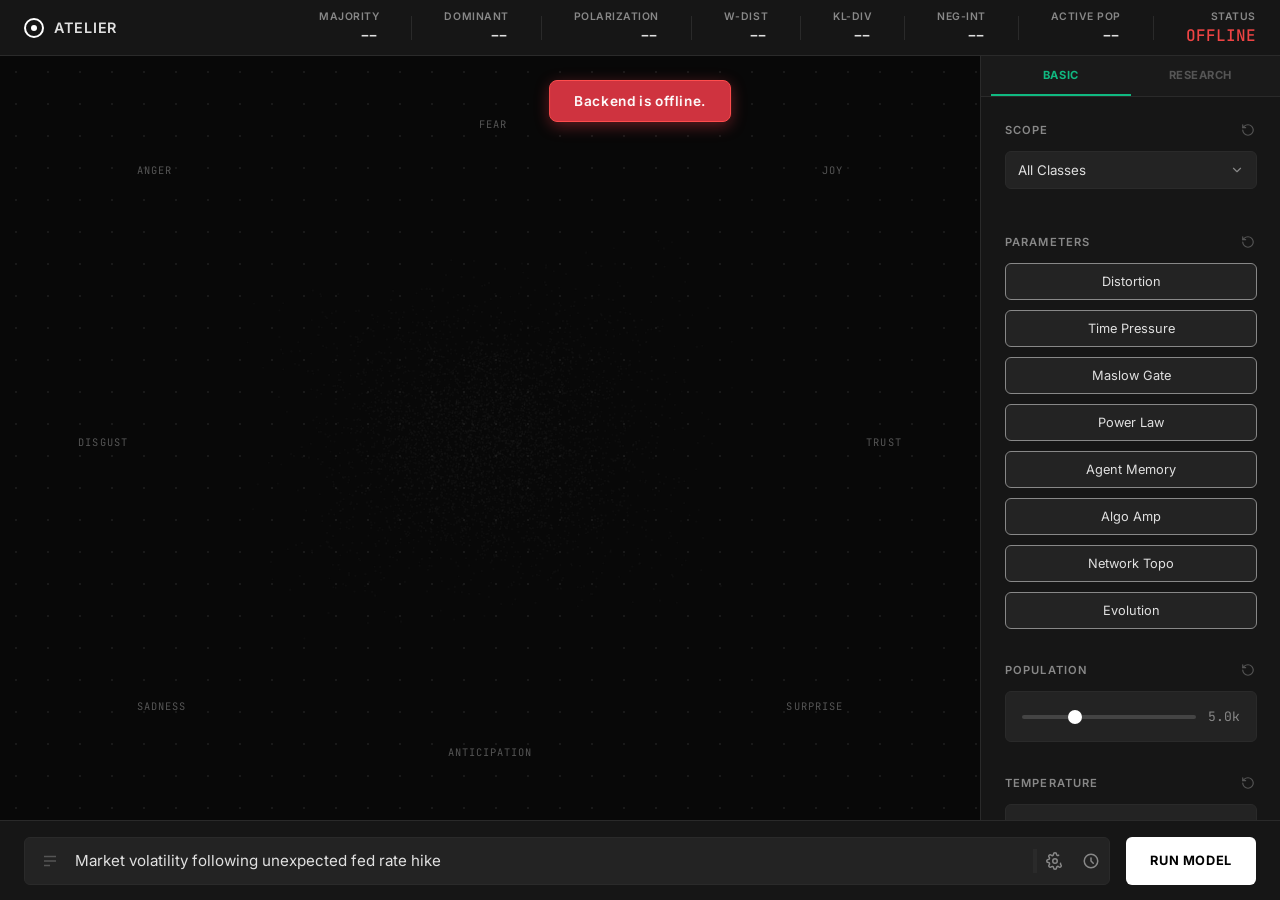
==== commit a1586787: "removed_cluster_aggregates" ====
--- a/frontend/index.html
+++ b/frontend/index.html
@@ -1104,29 +1104,7 @@
                         </div>
                     </div>
 
-                    <div class="dist-container">
-                        <div class="dist-group">
-                            <label class="section-label margin-y-12">CLUSTER METRICS</label>
-                            <div class="dossier-info info-grid-1col" style="gap: 8px;">
-                                <div class="info-group" style="display: flex; justify-content: space-between; align-items: center;">
-                                    <label style="margin-bottom: 0;" data-tooltip="Global Silhouette Score">Global Silhouette</label>
-                                    <div id="c-val-silhouette" class="info-value" style="font-family: var(--font-mono);">--</div>
-                                </div>
-                                <div class="info-group" style="display: flex; justify-content: space-between; align-items: center;">
-                                    <label style="margin-bottom: 0;" data-tooltip="Global Davies-Bouldin Index">Global DB Index</label>
-                                    <div id="c-val-davies-bouldin" class="info-value" style="font-family: var(--font-mono);">--</div>
-                                </div>
-                                <div class="info-group" style="display: flex; justify-content: space-between; align-items: center;">
-                                    <label style="margin-bottom: 0;" data-tooltip="Specific to this cluster. Measures cohesion.">Cluster Silhouette</label>
-                                    <div id="c-val-cluster-silhouette" class="info-value" style="font-family: var(--font-mono);">--</div>
-                                </div>
-                                <div class="info-group" style="display: flex; justify-content: space-between; align-items: center;">
-                                    <label style="margin-bottom: 0;" data-tooltip="Specific to this cluster. Measures separation.">Cluster DB Index</label>
-                                    <div id="c-val-cluster-davies-bouldin" class="info-value" style="font-family: var(--font-mono);">--</div>
-                                </div>
-                            </div>
-                        </div>
-                    </div>
+
 
                     <div class="dist-container">
                         <div class="dist-group">
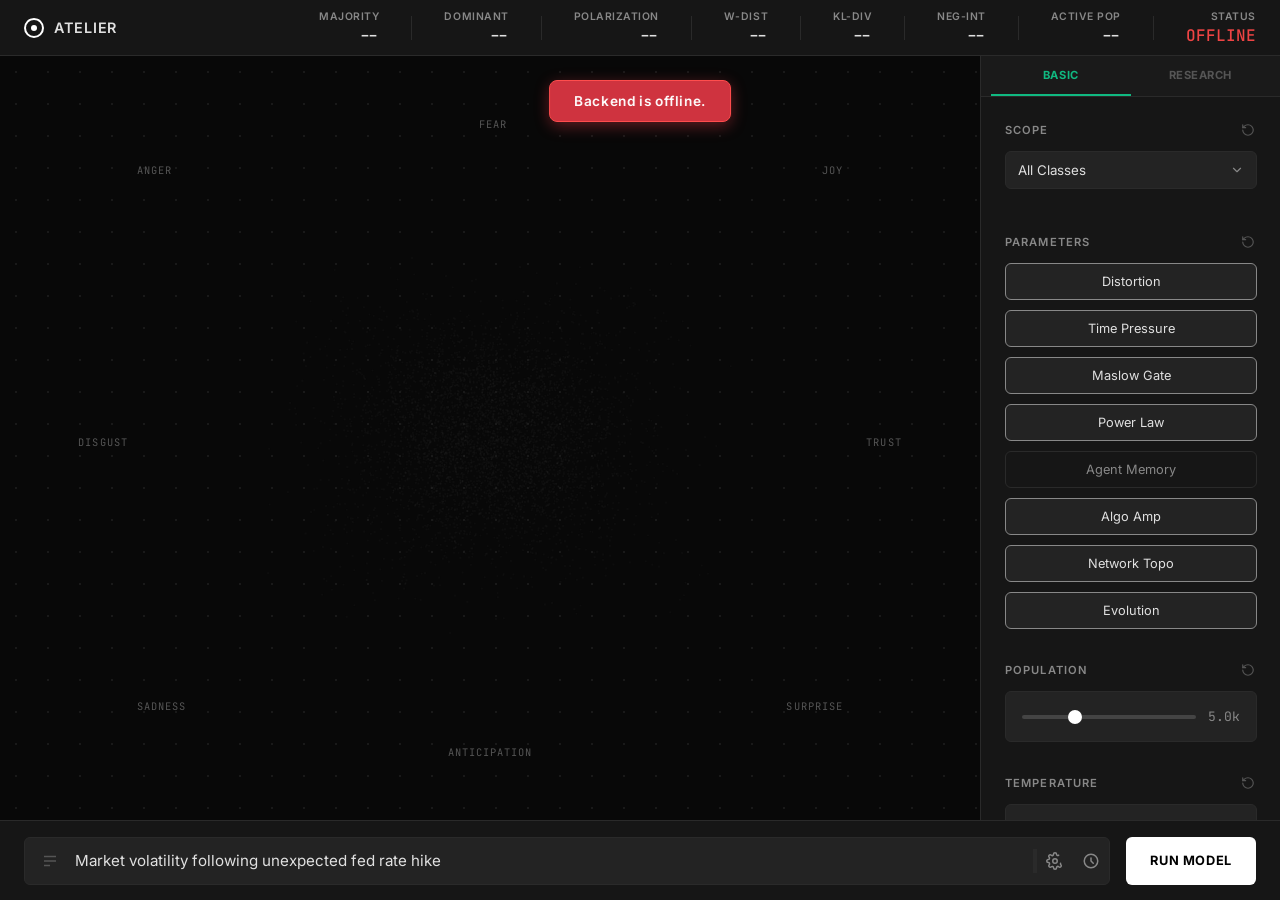
==== commit 0fb6c5f2: "ensured_determinism" ====
--- a/frontend/index.html
+++ b/frontend/index.html
@@ -237,10 +237,10 @@
                                 Power Law
                             </button>
                             <button
-                                class="toggle-btn active"
+                                class="toggle-btn"
                                 id="tog-memory"
                                 onclick="this.classList.toggle('active')"
-                                data-tooltip="Enable agent memory (Fatigue and Trigger Stacking)"
+                                data-tooltip="Enable agent memory (Fatigue and Trigger Stacking). Note: State persists across requests. May cause overlap in batch runs."
                             >
                                 Agent Memory
                             </button>
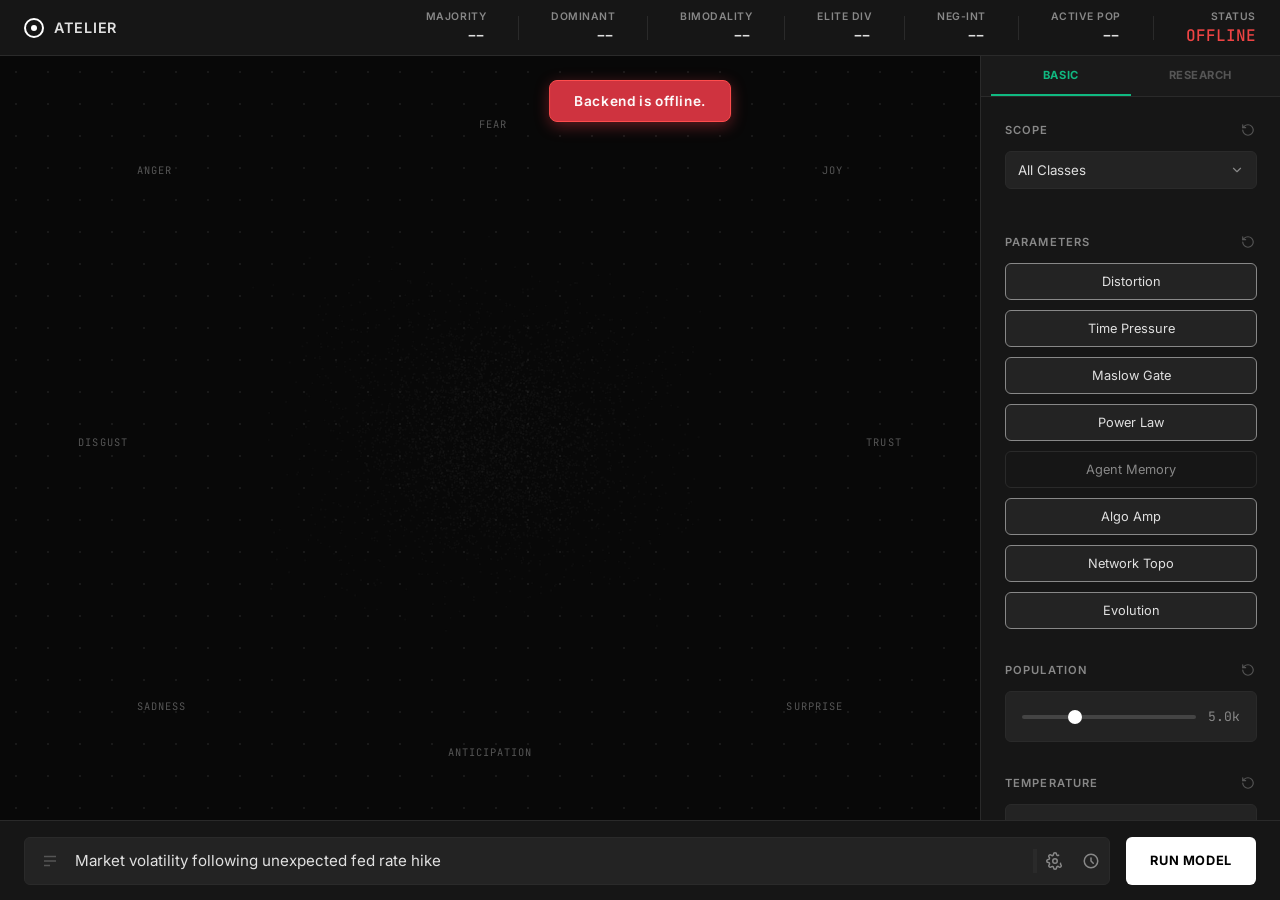
==== commit 6ce8d710: "updated_frontend" ====
--- a/frontend/index.html
+++ b/frontend/index.html
@@ -43,26 +43,18 @@
                     <div class="separator"></div>
                     <div
                         class="metric" tabindex="0"
-                        data-tooltip="Measures societal fragmentation. High values indicate strong emotional disagreement among agents; low values indicate consensus."
+                        data-tooltip="Sarle's Bimodality Coefficient. > 0.555 indicates a true societal schism/polarization."
                     >
-                        <span class="label">POLARIZATION</span>
+                        <span class="label">BIMODALITY</span>
                         <span class="value" id="val-polarization">--</span>
                     </div>
                     <div class="separator"></div>
                     <div
                         class="metric" tabindex="0"
-                        data-tooltip="Wasserstein Distance from standard AI sentiment baseline. Higher values suggest deviation from normal."
+                        data-tooltip="Distance between the emotional center of elites vs the general population."
                     >
-                        <span class="label">W-DIST</span>
-                        <span class="value" id="val-divergence">--</span>
-                    </div>
-                    <div class="separator"></div>
-                    <div
-                        class="metric" tabindex="0"
-                        data-tooltip="KL Divergence from standard AI baseline. Measures information difference."
-                    >
-                        <span class="label">KL-DIV</span>
-                        <span class="value" id="val-kl-divergence">--</span>
+                        <span class="label">ELITE DIV</span>
+                        <span class="value" id="val-elite-divergence">--</span>
                     </div>
                     <div class="separator"></div>
                     <div
@@ -75,7 +67,7 @@
                     <div class="separator"></div>
                     <div
                         class="metric" tabindex="0"
-                        data-tooltip="Percentage of the population actively engaging with and reacting to the event."
+                        data-tooltip="Percentage of the population crossing the Granovetter behavioral threshold."
                     >
                         <span class="label">ACTIVE POP</span>
                         <span class="value" id="val-active-pop">--</span>
@@ -417,115 +409,148 @@
                                 />
                             </div>
                             <div class="sidebar-field">
-                                <label data-tooltip="Threat sensitivity multiplier for perception.">Threat Sens</label
-                                ><input
-                                    type="number"
-                                    id="res-threat-sens"
+                                <label data-tooltip="Social Consensus Gain. How much agents align misinterpretations.">Consensus</label
+                                ><input
+                                    type="number"
+                                    id="res-consensus"
+                                    step="0.05"
+                                    value="0.25"
+                                    class="sidebar-input"
+                                />
+                            </div>
+                        </div>
+                        <div class="sidebar-grid">
+                            <div class="sidebar-field">
+                                <label data-tooltip="Processing speed/gain factor in processing functions.">K Process</label
+                                ><input
+                                    type="number"
+                                    id="res-k-process"
                                     step="0.1"
                                     value="1.5"
                                     class="sidebar-input"
                                 />
                             </div>
-                        </div>
-                        <div class="sidebar-grid">
-                            <div class="sidebar-field">
-                                <label data-tooltip="Processing speed/gain factor in processing functions.">K Process</label
-                                ><input
-                                    type="number"
-                                    id="res-k-process"
+                            <div class="sidebar-field">
+                                <label data-tooltip="Weight of importance in relevance calculation.">Rel Imp Wt</label
+                                ><input
+                                    type="number"
+                                    id="res-rel-imp"
+                                    step="0.1"
+                                    value="0.7"
+                                    class="sidebar-input"
+                                />
+                            </div>
+                        </div>
+                    </div>
+
+                    <div class="config-section">
+                        <div class="section-header">
+                            <label class="section-title" tabindex="0" data-tooltip="Topology construction and community cohesion.">NETWORK TOPOLOGY</label>
+                            <button class="reset-section-btn" onclick="resetSection(this)" data-tooltip="Reset section" aria-label="Reset Defaults">
+                                <svg width="14" height="14" viewBox="0 0 24 24" fill="none" stroke="currentColor" stroke-width="2" stroke-linecap="round" stroke-linejoin="round">
+                                    <path d="M3 12a9 9 0 1 0 9-9 9.75 9.75 0 0 0-6.74 2.74L3 8"/>
+                                    <path d="M3 3v5h5"/>
+                                </svg>
+                            </button>
+                        </div>
+                        <div class="sidebar-grid">
+                            <div class="sidebar-field">
+                                <label data-tooltip="Triadic Closure Probability (Neighbors-of-Neighbors).">Closure Prob</label
+                                ><input
+                                    type="number"
+                                    id="res-triadic-prob"
+                                    step="0.05"
+                                    value="0.2"
+                                    class="sidebar-input"
+                                />
+                            </div>
+                            <div class="sidebar-field">
+                                <label data-tooltip="Iterations of triadic closure refinement.">Iterations</label
+                                ><input
+                                    type="number"
+                                    id="res-triadic-iter"
+                                    step="1"
+                                    value="1"
+                                    class="sidebar-input"
+                                />
+                            </div>
+                        </div>
+                    </div>
+
+                    <div class="config-section">
+                        <div class="section-header">
+                            <label class="section-title" tabindex="0" data-tooltip="How psychological traits react under high urgency/stress.">STRESS MULTIPLIERS</label>
+                            <button class="reset-section-btn" onclick="resetSection(this)" data-tooltip="Reset section" aria-label="Reset Defaults">
+                                <svg width="14" height="14" viewBox="0 0 24 24" fill="none" stroke="currentColor" stroke-width="2" stroke-linecap="round" stroke-linejoin="round">
+                                    <path d="M3 12a9 9 0 1 0 9-9 9.75 9.75 0 0 0-6.74 2.74L3 8"/>
+                                    <path d="M3 3v5h5"/>
+                                </svg>
+                            </button>
+                        </div>
+                        <div class="sidebar-grid">
+                            <div class="sidebar-field">
+                                <label data-tooltip="Amplification of neuroticism under stress.">Neur Amp</label
+                                ><input
+                                    type="number"
+                                    id="res-stress-neur"
                                     step="0.1"
                                     value="1.5"
                                     class="sidebar-input"
                                 />
                             </div>
                             <div class="sidebar-field">
-                                <label data-tooltip="Weight of importance in relevance calculation.">Rel Imp Wt</label
-                                ><input
-                                    type="number"
-                                    id="res-rel-imp"
-                                    step="0.1"
-                                    value="0.7"
-                                    class="sidebar-input"
-                                />
-                            </div>
-                        </div>
-                        <div class="sidebar-grid">
-                            <div class="sidebar-field">
-                                <label data-tooltip="Base weight in relevance calculation.">Rel Base Wt</label
-                                ><input
-                                    type="number"
-                                    id="res-rel-base"
-                                    step="0.1"
-                                    value="0.3"
-                                    class="sidebar-input"
-                                />
-                            </div>
-                            <div class="sidebar-field">
-                                <label data-tooltip="Amplification factor for identified threats.">Threat Amp</label
-                                ><input
-                                    type="number"
-                                    id="res-threat-amp"
-                                    step="0.1"
-                                    value="1.5"
-                                    class="sidebar-input"
-                                />
-                            </div>
-                        </div>
-                    </div>
-                    <div class="config-section">
-                        <div class="section-header">
-                            <label class="section-title" tabindex="0" data-tooltip="How psychological traits react under high urgency/stress.">STRESS MULTIPLIERS</label>
-                            <button class="reset-section-btn" onclick="resetSection(this)" data-tooltip="Reset section" aria-label="Reset Defaults">
-                                <svg width="14" height="14" viewBox="0 0 24 24" fill="none" stroke="currentColor" stroke-width="2" stroke-linecap="round" stroke-linejoin="round">
-                                    <path d="M3 12a9 9 0 1 0 9-9 9.75 9.75 0 0 0-6.74 2.74L3 8"/>
-                                    <path d="M3 3v5h5"/>
-                                </svg>
-                            </button>
-                        </div>
-                        <div class="sidebar-grid">
-                            <div class="sidebar-field">
-                                <label data-tooltip="Amplification of neuroticism under stress.">Neur Amp</label
-                                ><input
-                                    type="number"
-                                    id="res-stress-neur"
-                                    step="0.1"
-                                    value="1.5"
-                                    class="sidebar-input"
-                                />
-                            </div>
-                            <div class="sidebar-field">
-                                <label data-tooltip="Reduction of openness under stress.">Open Red</label
-                                ><input
-                                    type="number"
-                                    id="res-stress-open"
-                                    step="0.1"
-                                    value="0.5"
-                                    class="sidebar-input"
-                                />
-                            </div>
-                        </div>
-                        <div class="sidebar-grid">
-                            <div class="sidebar-field">
-                                <label data-tooltip="Boost to extraversion under stress.">Ext Boost</label
-                                ><input
-                                    type="number"
-                                    id="res-stress-ext"
-                                    step="0.1"
-                                    value="0.7"
-                                    class="sidebar-input"
-                                />
-                            </div>
-                        </div>
-                    </div>
-                    <div class="config-section">
-                        <div class="section-header">
-                            <label class="section-title" tabindex="0" data-tooltip="Parameters controlling the spread of emotion through the network.">PHYSICS ENGINE</label>
-                            <button class="reset-section-btn" onclick="resetSection(this)" data-tooltip="Reset section" aria-label="Reset Defaults">
-                                <svg width="14" height="14" viewBox="0 0 24 24" fill="none" stroke="currentColor" stroke-width="2" stroke-linecap="round" stroke-linejoin="round">
-                                    <path d="M3 12a9 9 0 1 0 9-9 9.75 9.75 0 0 0-6.74 2.74L3 8"/>
-                                    <path d="M3 3v5h5"/>
-                                </svg>
-                            </button>
+                                <label data-tooltip="Personality Socialization Gain (Nurture).">Socialize</label
+                                ><input
+                                    type="number"
+                                    id="res-socialize"
+                                    step="0.01"
+                                    value="0.05"
+                                    class="sidebar-input"
+                                />
+                            </div>
+                        </div>
+                    </div>
+                    <div class="config-section">
+                        <div class="section-header">
+                            <label class="section-title" tabindex="0" data-tooltip="Parameters governing emergence and action thresholds.">PHYSICS ENGINE</label>
+                            <button class="reset-section-btn" onclick="resetSection(this)" data-tooltip="Reset section" aria-label="Reset Defaults">
+                                <svg width="14" height="14" viewBox="0 0 24 24" fill="none" stroke="currentColor" stroke-width="2" stroke-linecap="round" stroke-linejoin="round">
+                                    <path d="M3 12a9 9 0 1 0 9-9 9.75 9.75 0 0 0-6.74 2.74L3 8"/>
+                                    <path d="M3 3v5h5"/>
+                                </svg>
+                            </button>
+                        </div>
+                        <div class="toggle-grid margin-y-12">
+                            <button
+                                class="toggle-btn active"
+                                id="tog-granovetter"
+                                onclick="this.classList.toggle('active')"
+                                data-tooltip="Enable Granovetter Threshold Model (Critical Mass Cascades)"
+                            >
+                                Granovetter Model
+                            </button>
+                        </div>
+                        <div class="sidebar-grid">
+                            <div class="sidebar-field">
+                                <label data-tooltip="Mean local threshold for joining action.">Threshold μ</label
+                                ><input
+                                    type="number"
+                                    id="res-gran-mean"
+                                    step="0.05"
+                                    value="0.25"
+                                    class="sidebar-input"
+                                />
+                            </div>
+                            <div class="sidebar-field">
+                                <label data-tooltip="Standard deviation of action thresholds.">Threshold σ</label
+                                ><input
+                                    type="number"
+                                    id="res-gran-std"
+                                    step="0.05"
+                                    value="0.15"
+                                    class="sidebar-input"
+                                />
+                            </div>
                         </div>
                         <div class="sidebar-grid">
                             <div class="sidebar-field">
@@ -534,7 +559,7 @@
                                     type="number"
                                     id="res-outrage"
                                     step="0.1"
-                                    value="5.0"
+                                    value="8.0"
                                     class="sidebar-input"
                                 />
                             </div>
@@ -545,18 +570,6 @@
                                     id="res-viral"
                                     step="0.1"
                                     value="10.0"
-                                    class="sidebar-input"
-                                />
-                            </div>
-                        </div>
-                        <div class="sidebar-grid">
-                            <div class="sidebar-field">
-                                <label data-tooltip="Midpoint for saturation curve in social influence.">Saturation</label
-                                ><input
-                                    type="number"
-                                    id="res-sat"
-                                    step="0.1"
-                                    value="0.5"
                                     class="sidebar-input"
                                 />
                             </div>
@@ -615,6 +628,18 @@
                                 />
                             </div>
                             <div class="sidebar-field">
+                                <label data-tooltip="Social Rehearsal Gain. Slower decay for viral events.">Rehearsal</label
+                                ><input
+                                    type="number"
+                                    id="res-mem-rehearsal"
+                                    step="0.1"
+                                    value="0.4"
+                                    class="sidebar-input"
+                                />
+                            </div>
+                        </div>
+                        <div class="sidebar-grid">
+                            <div class="sidebar-field">
                                 <label data-tooltip="How much past identical events suppress reaction.">Desensitize</label
                                 ><input
                                     type="number"
@@ -624,8 +649,6 @@
                                     class="sidebar-input"
                                 />
                             </div>
-                        </div>
-                        <div class="sidebar-grid">
                             <div class="sidebar-field">
                                 <label data-tooltip="How much past stress amplifies new threats.">Trigger Stack</label
                                 ><input
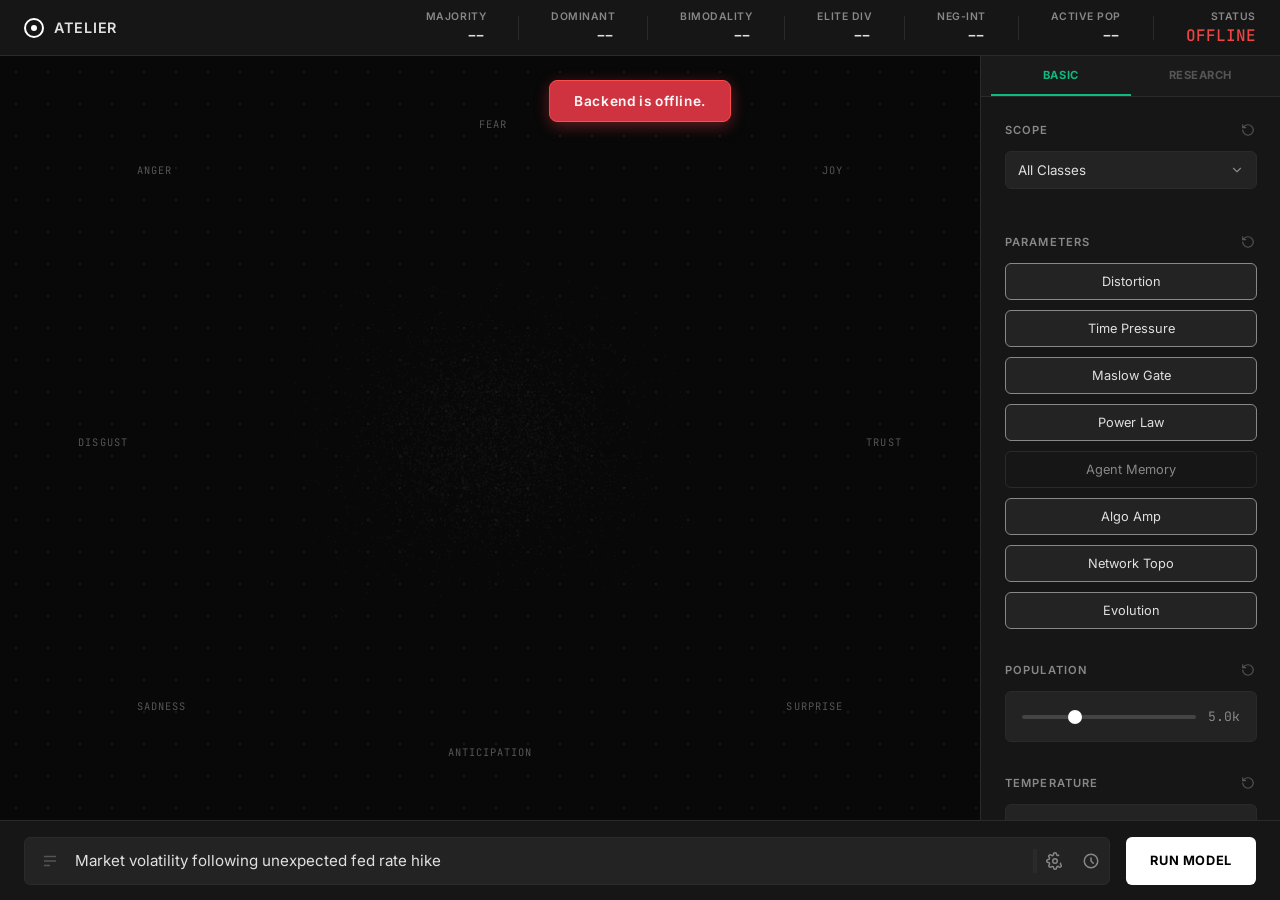
==== commit 5e110352: "best_practices" ====
--- a/frontend/index.html
+++ b/frontend/index.html
@@ -397,6 +397,16 @@
                                 </svg>
                             </button>
                         </div>
+                        <div class="toggle-grid margin-y-12">
+                            <button
+                                class="toggle-btn active"
+                                id="tog-selective-exposure"
+                                onclick="this.classList.toggle('active')"
+                                data-tooltip="Enable soft selective exposure instead of hard blocking."
+                            >
+                                Selective Exposure
+                            </button>
+                        </div>
                         <div class="sidebar-grid">
                             <div class="sidebar-field">
                                 <label data-tooltip="Interaction strength between different world dimensions.">Cross Dim</label
@@ -441,6 +451,84 @@
                                 />
                             </div>
                         </div>
+                        <div class="sidebar-grid">
+                            <div class="sidebar-field">
+                                <label data-tooltip="Base tolerance before contradictory information is suppressed.">Base Tol</label
+                                ><input
+                                    type="number"
+                                    id="res-selective-base"
+                                    step="0.05"
+                                    value="-0.3"
+                                    class="sidebar-input"
+                                />
+                            </div>
+                            <div class="sidebar-field">
+                                <label data-tooltip="How much openness increases tolerance for contradiction.">Open Tol</label
+                                ><input
+                                    type="number"
+                                    id="res-selective-open"
+                                    step="0.05"
+                                    value="0.4"
+                                    class="sidebar-input"
+                                />
+                            </div>
+                        </div>
+                        <div class="sidebar-grid">
+                            <div class="sidebar-field">
+                                <label data-tooltip="Soft-gate sharpness for selective exposure.">Filter Gain</label
+                                ><input
+                                    type="number"
+                                    id="res-selective-gain"
+                                    step="0.5"
+                                    value="8.0"
+                                    class="sidebar-input"
+                                />
+                            </div>
+                            <div class="sidebar-field">
+                                <label data-tooltip="Maximum suppression applied by selective exposure.">Max Supp</label
+                                ><input
+                                    type="number"
+                                    id="res-selective-max"
+                                    step="0.05"
+                                    value="0.85"
+                                    class="sidebar-input"
+                                />
+                            </div>
+                        </div>
+                        <div class="sidebar-grid">
+                            <div class="sidebar-field">
+                                <label data-tooltip="Smooth threshold sharpness for small relevance values.">Thresh Gain</label
+                                ><input
+                                    type="number"
+                                    id="res-threshold-gain"
+                                    step="1"
+                                    value="18.0"
+                                    class="sidebar-input"
+                                />
+                            </div>
+                            <div class="sidebar-field">
+                                <label data-tooltip="Minimum relevance energy required for engagement.">Engage Thresh</label
+                                ><input
+                                    type="number"
+                                    id="res-engagement-threshold"
+                                    step="0.01"
+                                    value="0.15"
+                                    class="sidebar-input"
+                                />
+                            </div>
+                        </div>
+                        <div class="sidebar-grid">
+                            <div class="sidebar-field">
+                                <label data-tooltip="Sharpness of the final engagement sigmoid.">Engage Gain</label
+                                ><input
+                                    type="number"
+                                    id="res-engagement-gain"
+                                    step="0.5"
+                                    value="10.0"
+                                    class="sidebar-input"
+                                />
+                            </div>
+                        </div>
                     </div>
 
                     <div class="config-section">
@@ -471,6 +559,18 @@
                                     id="res-triadic-iter"
                                     step="1"
                                     value="1"
+                                    class="sidebar-input"
+                                />
+                            </div>
+                        </div>
+                        <div class="sidebar-grid">
+                            <div class="sidebar-field">
+                                <label data-tooltip="How strongly worldview similarity shapes candidate selection.">Homophily</label
+                                ><input
+                                    type="number"
+                                    id="res-homophily"
+                                    step="0.1"
+                                    value="2.0"
                                     class="sidebar-input"
                                 />
                             </div>
@@ -693,6 +793,40 @@
                                 />
                             </div>
                         </div>
+                        <div class="sidebar-grid">
+                            <div class="sidebar-field">
+                                <label data-tooltip="Number of dimensions the algorithm can amplify per pass.">Top K</label
+                                ><input
+                                    type="number"
+                                    id="res-algo-topk"
+                                    step="1"
+                                    value="2"
+                                    class="sidebar-input"
+                                />
+                            </div>
+                            <div class="sidebar-field">
+                                <label data-tooltip="Minimum magnitude required before a dimension can be amplified.">Active Floor</label
+                                ><input
+                                    type="number"
+                                    id="res-algo-active"
+                                    step="0.01"
+                                    value="0.05"
+                                    class="sidebar-input"
+                                />
+                            </div>
+                        </div>
+                        <div class="sidebar-grid">
+                            <div class="sidebar-field">
+                                <label data-tooltip="Maximum per-dimension change applied by amplification.">Max Delta</label
+                                ><input
+                                    type="number"
+                                    id="res-algo-max-delta"
+                                    step="0.01"
+                                    value="0.2"
+                                    class="sidebar-input"
+                                />
+                            </div>
+                        </div>
                     </div>
                     <div class="config-section">
                         <div class="section-header">
@@ -724,6 +858,28 @@
                                     id="res-dist-neur"
                                     step="0.1"
                                     value="0.6"
+                                    class="sidebar-input"
+                                />
+                            </div>
+                        </div>
+                        <div class="sidebar-grid">
+                            <div class="sidebar-field">
+                                <label data-tooltip="Relative cap on per-dimension distortion.">Rel Cap</label
+                                ><input
+                                    type="number"
+                                    id="res-dist-rel-cap"
+                                    step="0.05"
+                                    value="1.1"
+                                    class="sidebar-input"
+                                />
+                            </div>
+                            <div class="sidebar-field">
+                                <label data-tooltip="Absolute cap on per-dimension distortion.">Abs Cap</label
+                                ><input
+                                    type="number"
+                                    id="res-dist-abs-cap"
+                                    step="0.05"
+                                    value="0.5"
                                     class="sidebar-input"
                                 />
                             </div>
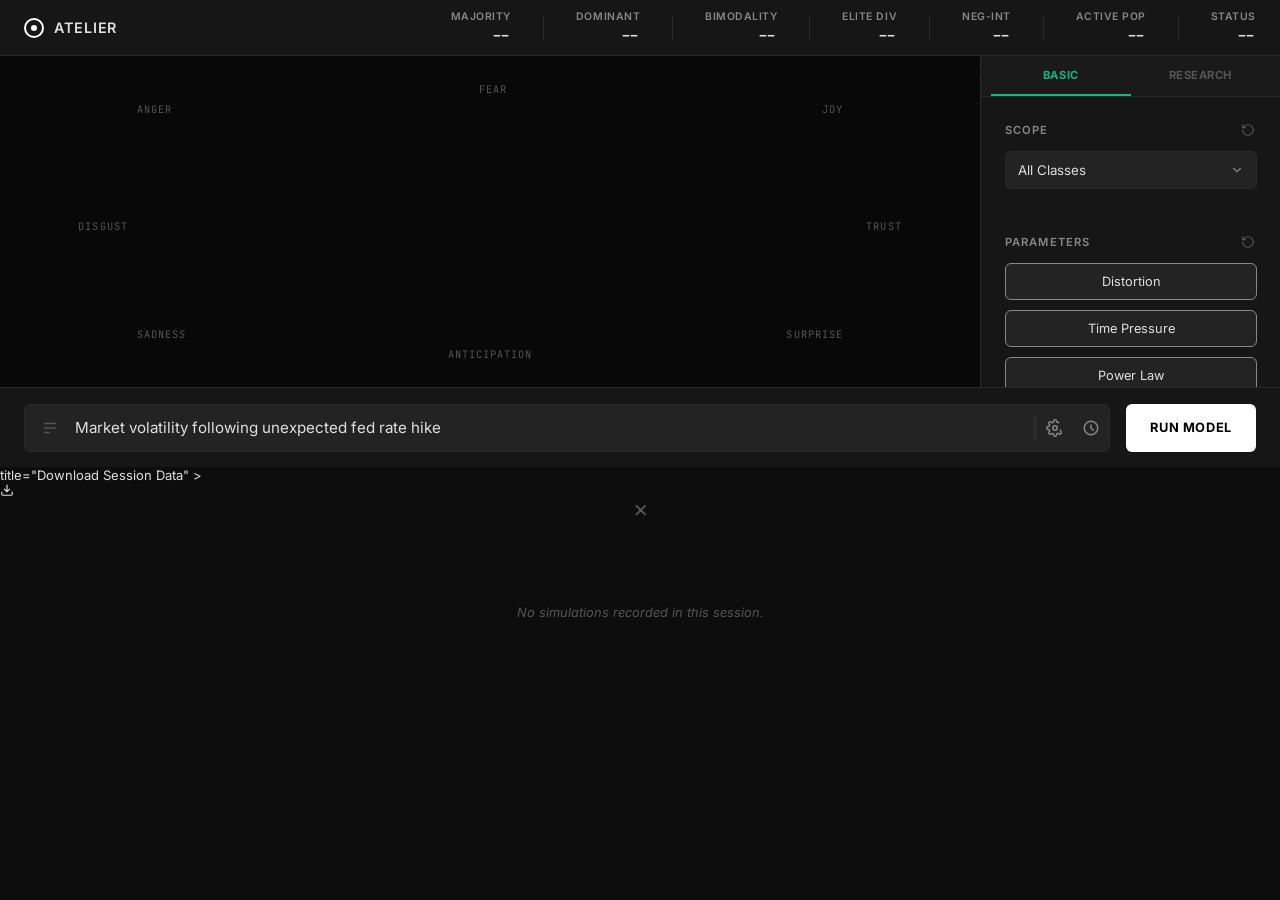
==== commit cf0479ec: "depricated_panic_threshold_for_personality_based_personality_updated_ui_and_tests" ====
--- a/frontend/index.html
+++ b/frontend/index.html
@@ -214,14 +214,6 @@
                             </button>
                             <button
                                 class="toggle-btn active"
-                                id="tog-maslow"
-                                onclick="this.classList.toggle('active')"
-                                data-tooltip="Enable Maslow gating (Survival Override / Fear Gating)"
-                            >
-                                Maslow Gate
-                            </button>
-                            <button
-                                class="toggle-btn active"
                                 id="tog-power-law"
                                 onclick="this.classList.toggle('active')"
                                 data-tooltip="Enable power law influence (Weighted Aggregation / Pareto Distribution)"
@@ -354,35 +346,6 @@
                             />
                             <span class="range-val" id="disp-emotion-temp"
                                 >0.2</span
-                            >
-                        </div>
-                    </div>
-
-                    <div class="config-section">
-                        <div class="section-header">
-                            <label
-                            class="section-title" tabindex="0"
-                            data-tooltip="Panic threshold. If safety falls below this, FEAR is triggered."
-                            >PANIC THRESHOLD</label
-                        >
-                            <button class="reset-section-btn" onclick="resetSection(this)" data-tooltip="Reset section" aria-label="Reset Defaults">
-                                <svg width="14" height="14" viewBox="0 0 24 24" fill="none" stroke="currentColor" stroke-width="2" stroke-linecap="round" stroke-linejoin="round">
-                                    <path d="M3 12a9 9 0 1 0 9-9 9.75 9.75 0 0 0-6.74 2.74L3 8"/>
-                                    <path d="M3 3v5h5"/>
-                                </svg>
-                            </button>
-                        </div>
-                        <div class="range-wrapper">
-                            <input
-                                type="range"
-                                id="param-panic-thresh"
-                                min="-3.0"
-                                max="0.0"
-                                step="0.1"
-                                value="-1.2"
-                            />
-                            <span class="range-val" id="disp-panic-thresh"
-                                >-1.2</span
                             >
                         </div>
                     </div>
@@ -1365,3 +1328,34 @@
         <script src="script.js"></script>
     </body>
 </html>
+title="Download Session Data"
+                    >
+                        <svg
+                            width="14"
+                            height="14"
+                            viewBox="0 0 24 24"
+                            fill="none"
+                            stroke="currentColor"
+                            stroke-width="2"
+                        >
+                            <path
+                                d="M21 15v4a2 2 0 0 1-2 2H5a2 2 0 0 1-2-2v-4m4-5l5 5 5-5m-5 5V3"
+                            />
+                        </svg>
+                    </button>
+                    <button id="close-history" class="close-btn" aria-label="Close history">
+                        &times;
+                    </button>
+                </div>
+            </div>
+            <div class="history-graph-container" id="history-graph">
+                <!-- Dynamically generated graph nodes -->
+                <div class="empty-history-msg">
+                    No simulations recorded in this session.
+                </div>
+            </div>
+        </div>
+
+        <script src="script.js"></script>
+    </body>
+</html>
--- a/frontend/style.css
+++ b/frontend/style.css
@@ -20,10 +20,37 @@
     /* [FIX] Extracted hardcoded hexes into the design system */
     --danger: #ef4444;
     --info: #60a5fa;
+    --warning: #f59e0b;
 
     --font-ui: "Inter", sans-serif;
     --font-mono: "JetBrains Mono", monospace;
 }
+
+/* Global Custom Scrollbar */
+* {
+    scrollbar-width: thin;
+    scrollbar-color: var(--border) transparent;
+}
+
+::-webkit-scrollbar {
+    width: 6px;
+    height: 6px;
+}
+
+::-webkit-scrollbar-track {
+    background: transparent;
+}
+
+::-webkit-scrollbar-thumb {
+    background: var(--border);
+    border-radius: 3px;
+}
+
+::-webkit-scrollbar-thumb:hover {
+    background: var(--text-secondary);
+}
+
+
 
 * {
     box-sizing: border-box;
@@ -272,25 +299,7 @@
         opacity 0.3s ease,
         transform 0.3s ease;
 
-    /* [FIX] Added Firefox Scrollbar Support */
-    scrollbar-width: thin;
-    scrollbar-color: var(--border) var(--bg-panel);
-}
-
-.sidebar::-webkit-scrollbar {
-    width: 6px;
-}
-.sidebar::-webkit-scrollbar-track {
-    background: var(--bg-panel);
-}
-.sidebar::-webkit-scrollbar-thumb {
-    background: var(--border);
-    border-radius: 3px;
-}
-.sidebar::-webkit-scrollbar-thumb:hover {
-    background: var(--text-secondary);
-}
-
+    }
 /* Hide Spin Buttons on Number Inputs */
 input[type="number"]::-webkit-inner-spin-button,
 input[type="number"]::-webkit-outer-spin-button {
@@ -1044,19 +1053,7 @@
     gap: 28px;
     min-height: 200px;
 
-    /* [FIX] Added Firefox Scrollbar Support */
-    scrollbar-width: thin;
-    scrollbar-color: var(--border) var(--bg-panel);
-}
-
-.history-graph-container::-webkit-scrollbar {
-    width: 6px;
-}
-.history-graph-container::-webkit-scrollbar-thumb {
-    background: var(--border);
-    border-radius: 3px;
-}
-
+    }
 .empty-history-msg {
     color: var(--text-muted);
     text-align: center;
@@ -1393,15 +1390,6 @@
     font-size: 0.75rem;
     font-weight: 700;
 }
-
-.run-filmstrip::-webkit-scrollbar {
-    height: 4px;
-}
-.run-filmstrip::-webkit-scrollbar-thumb {
-    background: var(--border);
-    border-radius: 2px;
-}
-
 /* --- PER-RUN BATCH TOGGLES --- */
 .batch-toggle-grid {
     display: grid;
@@ -1653,54 +1641,116 @@
 
 /* --- TOAST NOTIFICATIONS --- */
 .toast-container {
-    position: absolute;
-    top: 80px;
-    left: 50%;
-    transform: translateX(-50%);
+    position: fixed;
+    top: 72px;
+    right: 24px;
     display: flex;
     flex-direction: column;
     gap: 10px;
+    width: min(360px, calc(100vw - 32px));
     z-index: 2000;
     pointer-events: none;
 }
 
 .toast {
-    color: #fff;
-    padding: 12px 24px;
-    border-radius: 8px;
-    font-weight: 600;
-    font-size: 0.85rem;
-    letter-spacing: 0.05em;
-    animation: toastFadeIn 0.4s cubic-bezier(0.16, 1, 0.3, 1) forwards;
-    display: flex;
-    align-items: center;
-    gap: 10px;
-    backdrop-filter: blur(4px);
+    position: relative;
+    width: 100%;
+    padding: 12px 16px 12px 18px;
+    background: var(--bg-panel);
+    color: var(--text-primary);
+    border: 1px solid var(--border);
+    border-radius: 6px;
+    box-shadow: 0 12px 28px rgba(0, 0, 0, 0.45);
+    font-family: var(--font-ui);
+    font-size: 0.78rem;
+    font-weight: 500;
+    line-height: 1.45;
+    letter-spacing: 0.04em;
+    display: flex;
+    align-items: center;
+    backdrop-filter: blur(8px);
+    -webkit-backdrop-filter: blur(8px);
+    animation: toastFadeIn 0.3s cubic-bezier(0.16, 1, 0.3, 1) forwards;
+    overflow: hidden;
+}
+
+.toast::before {
+    content: "";
+    position: absolute;
+    top: 0;
+    left: 0;
+    width: 2px;
+    height: 100%;
+    background: var(--toast-accent, var(--accent));
+}
+
+.toast-success {
+    --toast-accent: var(--accent);
+    border-color: rgba(16, 185, 129, 0.22);
+    background:
+        linear-gradient(180deg, rgba(16, 185, 129, 0.06), rgba(16, 185, 129, 0.02)),
+        var(--bg-panel);
 }
 
 .toast-error {
-    background: rgba(230, 57, 70, 0.9);
-    box-shadow: 0 4px 15px rgba(230, 57, 70, 0.4);
-    border: 1px solid #ff4d4d;
-}
-
-.toast-success {
-    background: rgba(16, 185, 129, 0.9);
-    box-shadow: 0 4px 15px rgba(16, 185, 129, 0.4);
-    border: 1px solid #34d399;
+    --toast-accent: var(--danger);
+    border-color: rgba(239, 68, 68, 0.22);
+    background:
+        linear-gradient(180deg, rgba(239, 68, 68, 0.06), rgba(239, 68, 68, 0.02)),
+        var(--bg-panel);
 }
 
 .toast-warning {
-    background: rgba(245, 158, 11, 0.9);
-    box-shadow: 0 4px 15px rgba(245, 158, 11, 0.4);
-    border: 1px solid #fbbf24;
+    --toast-accent: var(--warning);
+    border-color: rgba(245, 158, 11, 0.22);
+    background:
+        linear-gradient(180deg, rgba(245, 158, 11, 0.06), rgba(245, 158, 11, 0.02)),
+        var(--bg-panel);
 }
 
 .toast-info {
-    background: rgba(59, 130, 246, 0.9);
-    box-shadow: 0 4px 15px rgba(59, 130, 246, 0.4);
-    border: 1px solid #60a5fa;
-}
+    --toast-accent: var(--info);
+    border-color: rgba(96, 165, 250, 0.22);
+    background:
+        linear-gradient(180deg, rgba(96, 165, 250, 0.06), rgba(96, 165, 250, 0.02)),
+        var(--bg-panel);
+}
+
+@keyframes toastFadeIn {
+    from {
+        opacity: 0;
+        transform: translateY(-8px);
+    }
+    to {
+        opacity: 1;
+        transform: translateY(0);
+    }
+}
+
+.toast.fade-out {
+    animation: toastFadeOut 0.3s ease forwards;
+}
+
+@keyframes toastFadeOut {
+    to {
+        opacity: 0;
+        transform: translateY(-8px);
+    }
+}
+
+@media screen and (max-width: 768px) {
+    .toast-container {
+        top: 68px;
+        right: 16px;
+        width: calc(100vw - 32px);
+    }
+
+    .toast {
+        padding: 11px 14px 11px 16px;
+        font-size: 0.75rem;
+    }
+}
+
 
 .section-header {
     display: flex;
@@ -1736,11 +1786,11 @@
 @keyframes toastFadeIn {
     from {
         opacity: 0;
-        transform: translateY(-20px) scale(0.9);
+        transform: translateY(-12px) translateX(12px) scale(0.98);
     }
     to {
         opacity: 1;
-        transform: translateY(0) scale(1);
+        transform: translateY(0) translateX(0) scale(1);
     }
 }
 
@@ -1751,7 +1801,18 @@
 @keyframes toastFadeOut {
     to {
         opacity: 0;
-        transform: translateY(-20px) scale(0.9);
-    }
-}
-
+        transform: translateY(-10px) translateX(12px) scale(0.98);
+    }
+}
+
+@media screen and (max-width: 768px) {
+    .toast-container {
+        top: 68px;
+        right: 16px;
+        width: calc(100vw - 32px);
+    }
+
+    .toast {
+        padding: 13px 16px 13px 18px;
+    }
+}
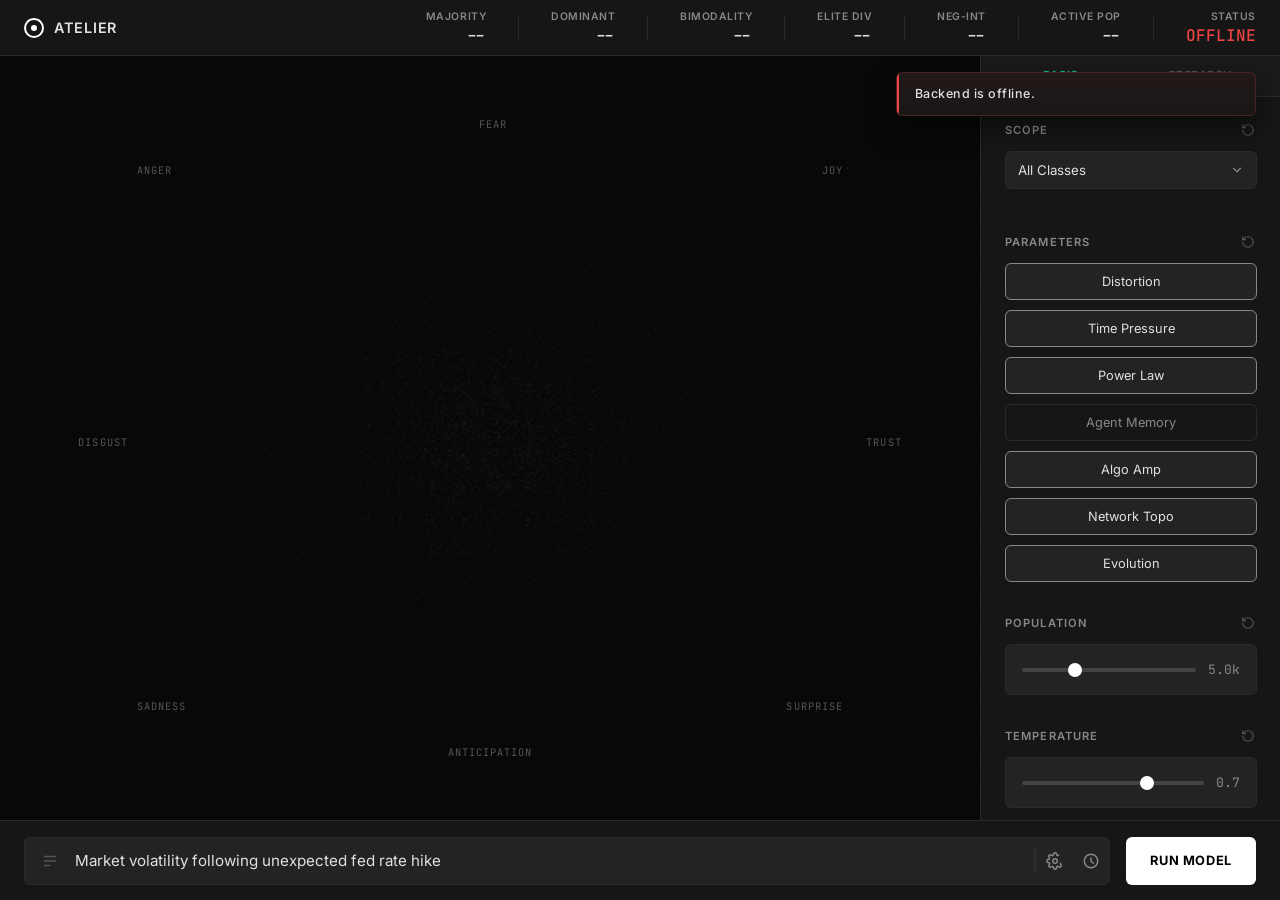
==== commit 20795d1e: "fixed_ui_glitches" ====
--- a/frontend/index.html
+++ b/frontend/index.html
@@ -1328,34 +1328,3 @@
         <script src="script.js"></script>
     </body>
 </html>
-title="Download Session Data"
-                    >
-                        <svg
-                            width="14"
-                            height="14"
-                            viewBox="0 0 24 24"
-                            fill="none"
-                            stroke="currentColor"
-                            stroke-width="2"
-                        >
-                            <path
-                                d="M21 15v4a2 2 0 0 1-2 2H5a2 2 0 0 1-2-2v-4m4-5l5 5 5-5m-5 5V3"
-                            />
-                        </svg>
-                    </button>
-                    <button id="close-history" class="close-btn" aria-label="Close history">
-                        &times;
-                    </button>
-                </div>
-            </div>
-            <div class="history-graph-container" id="history-graph">
-                <!-- Dynamically generated graph nodes -->
-                <div class="empty-history-msg">
-                    No simulations recorded in this session.
-                </div>
-            </div>
-        </div>
-
-        <script src="script.js"></script>
-    </body>
-</html>
--- a/frontend/style.css
+++ b/frontend/style.css
@@ -1052,8 +1052,7 @@
     flex-direction: column;
     gap: 28px;
     min-height: 200px;
-
-    }
+}
 .empty-history-msg {
     color: var(--text-muted);
     text-align: center;
@@ -1716,42 +1715,6 @@
         var(--bg-panel);
 }
 
-@keyframes toastFadeIn {
-    from {
-        opacity: 0;
-        transform: translateY(-8px);
-    }
-    to {
-        opacity: 1;
-        transform: translateY(0);
-    }
-}
-
-.toast.fade-out {
-    animation: toastFadeOut 0.3s ease forwards;
-}
-
-@keyframes toastFadeOut {
-    to {
-        opacity: 0;
-        transform: translateY(-8px);
-    }
-}
-
-@media screen and (max-width: 768px) {
-    .toast-container {
-        top: 68px;
-        right: 16px;
-        width: calc(100vw - 32px);
-    }
-
-    .toast {
-        padding: 11px 14px 11px 16px;
-        font-size: 0.75rem;
-    }
-}
-
-
 .section-header {
     display: flex;
     justify-content: space-between;
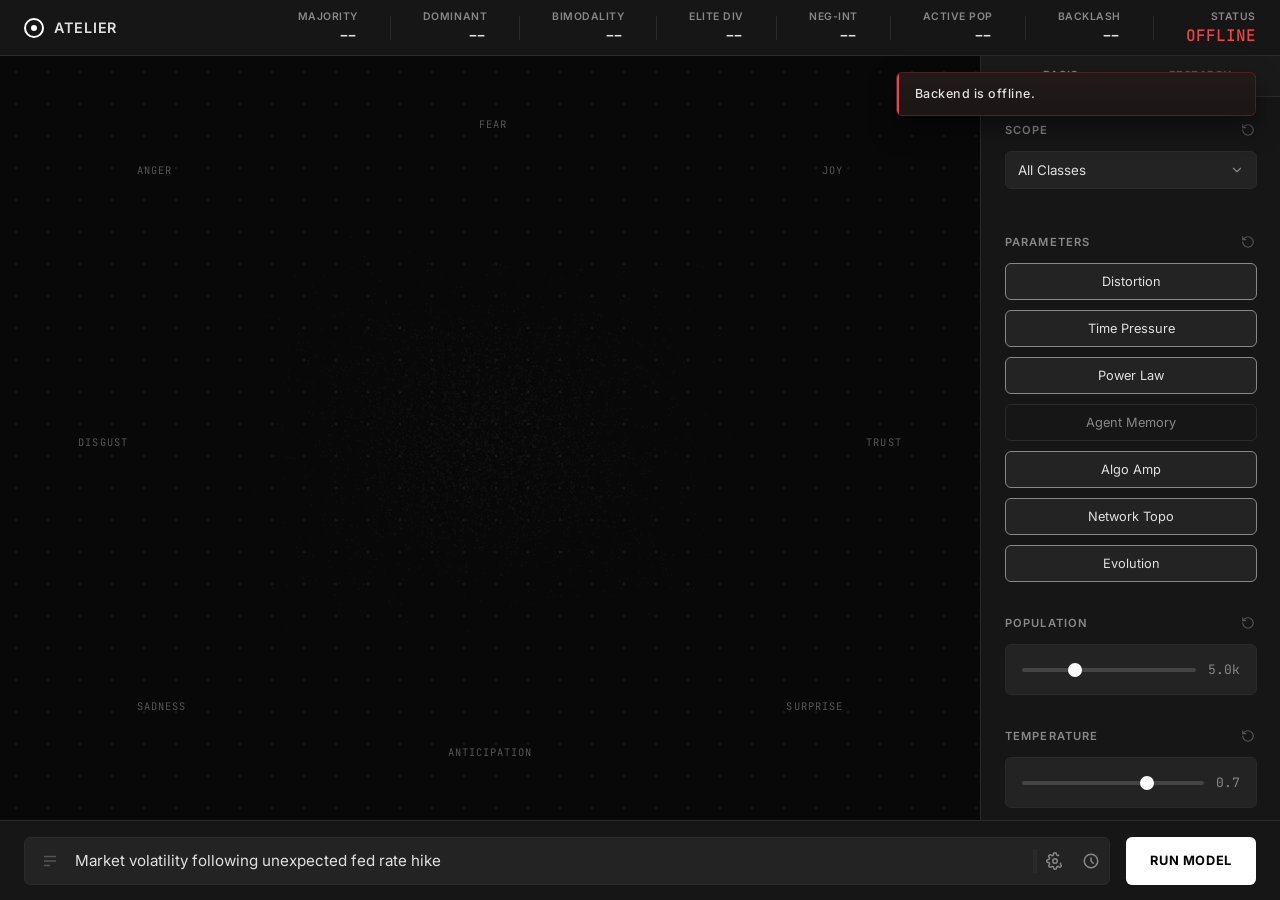
==== commit 79743461: "backlash_rewritten" ====
--- a/frontend/index.html
+++ b/frontend/index.html
@@ -71,6 +71,24 @@
                     >
                         <span class="label">ACTIVE POP</span>
                         <span class="value" id="val-active-pop">--</span>
+                    </div>
+                    <div class="separator"></div>
+                    <div
+                        class="metric" tabindex="0"
+                        data-tooltip="Probability that the skeptical frame captures the wider public narrative."
+                    >
+                        <span class="label">BACKLASH</span>
+                        <span class="value" id="val-backlash">--</span>
+                    </div>
+                    <div class="separator hidden" id="warnings-separator"></div>
+                    <div
+                        class="metric hidden"
+                        id="warnings-metric"
+                        tabindex="0"
+                        data-tooltip="Simulation warnings will appear here when generation or evolution falls back."
+                    >
+                        <span class="label">WARNINGS</span>
+                        <span class="value" id="val-warnings">0</span>
                     </div>
                     <div class="separator"></div>
                     <div class="metric" tabindex="0">
